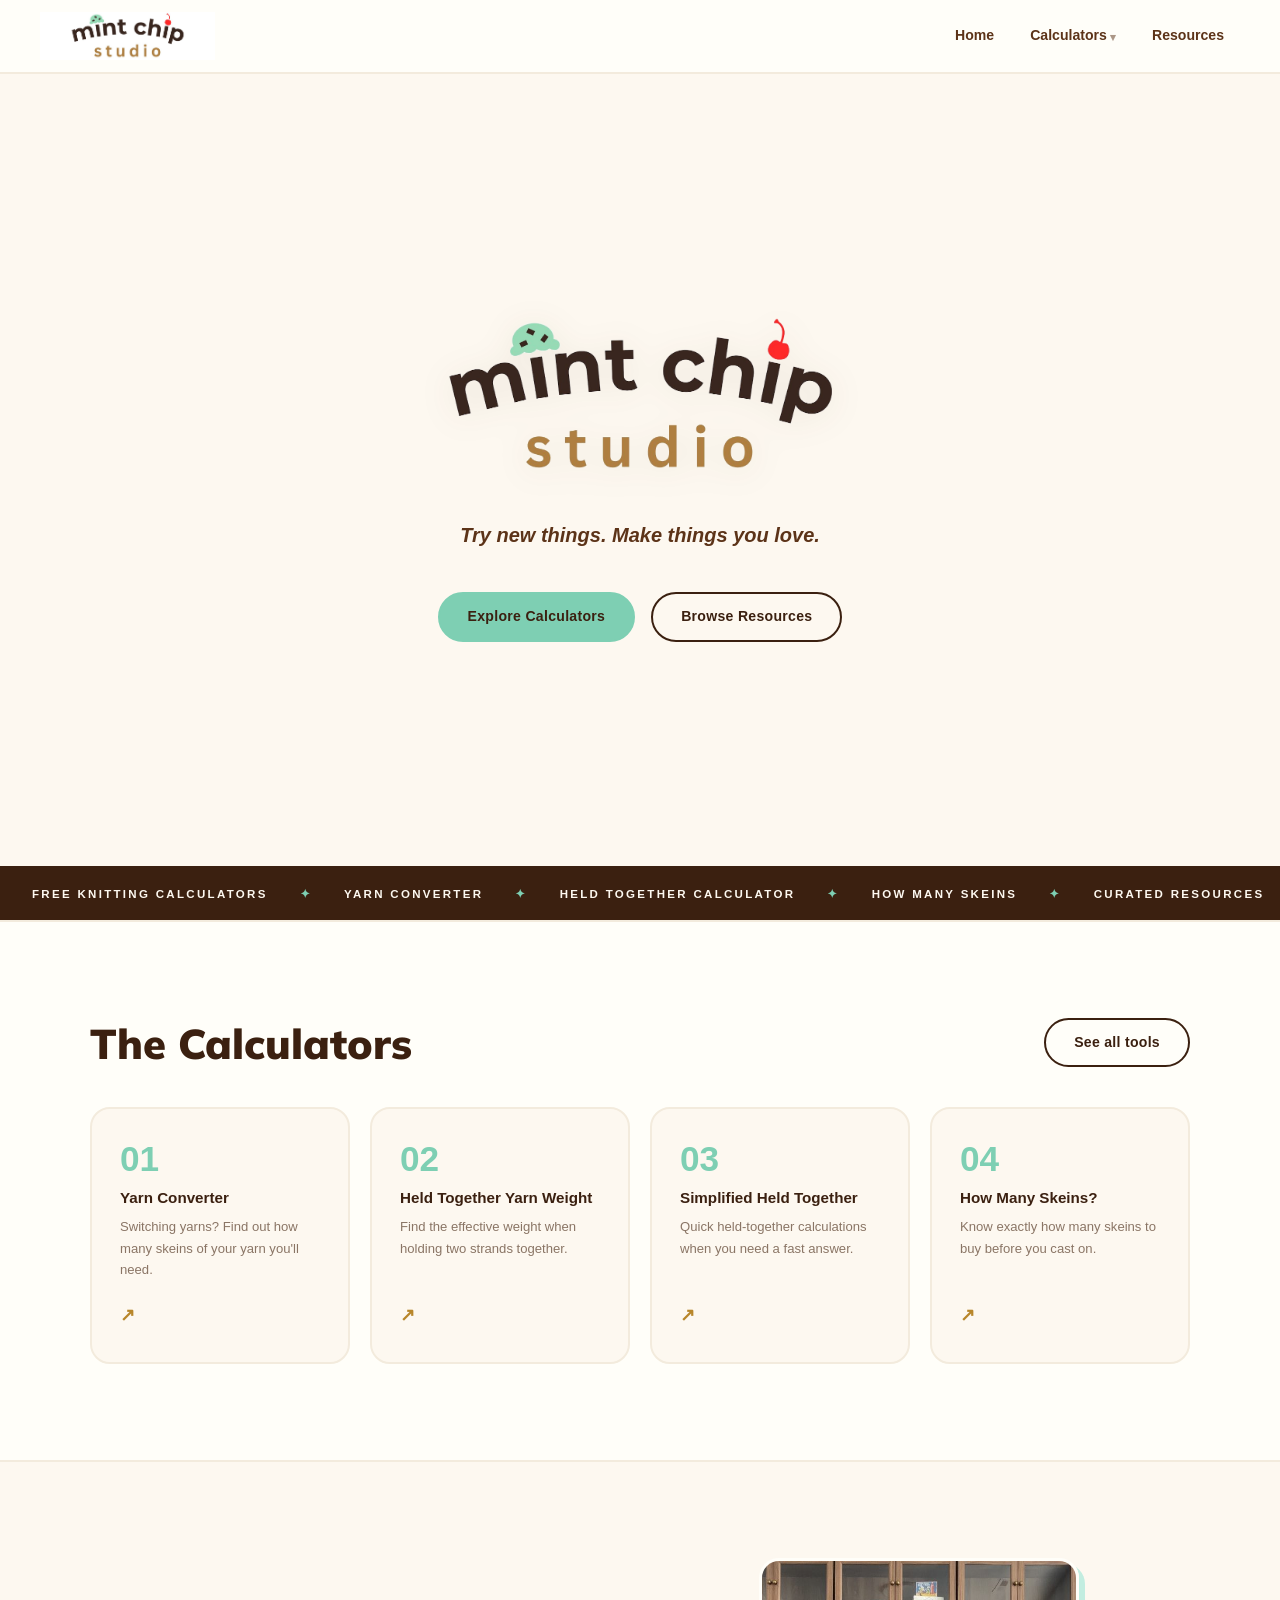
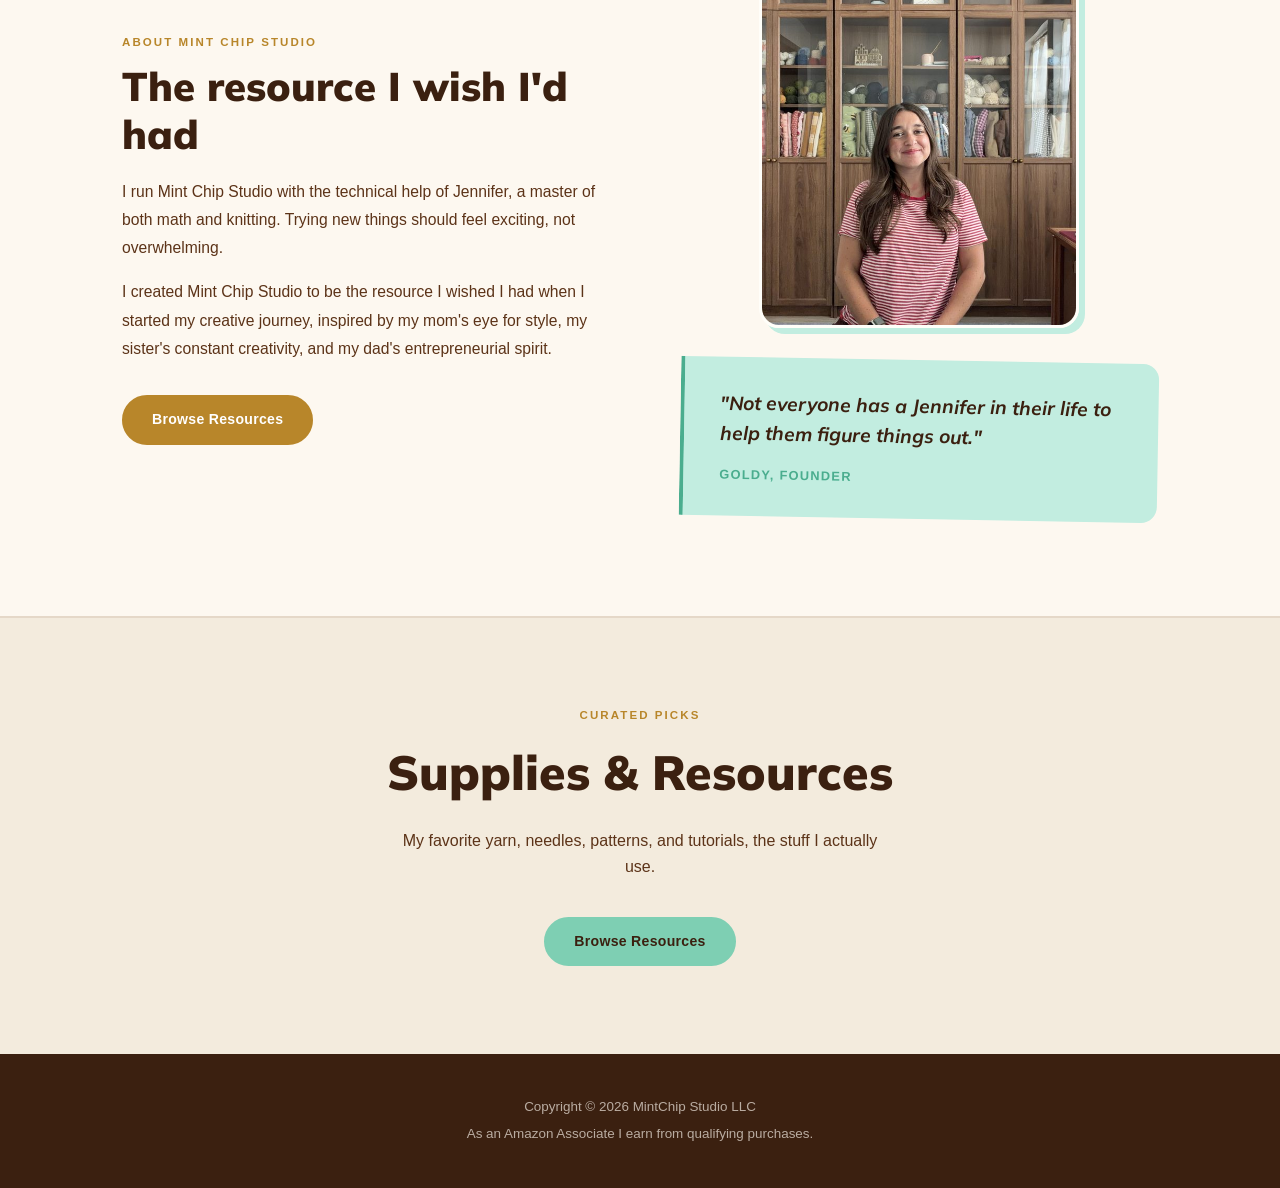
==== index.html @ a79b3d08 "Unify site-wide typography to Mulish (headings) and Verdana (body/UI)" ====
<!DOCTYPE html>
<html lang="en">
<head>
  <meta charset="UTF-8" />
  <meta name="viewport" content="width=device-width, initial-scale=1.0" />
  <title>Mint Chip Studio: Knitting Calculators &amp; Resources</title>
  <meta name="description" content="Free knitting calculators and curated resources to help you try new things and make things you love." />
  <link rel="stylesheet" href="/style.css" />
  <style>

    /* ── HERO ── */
    .hero {
      position: relative;
      min-height: 88vh;
      display: flex;
      align-items: center;
      justify-content: center;
      overflow: hidden;
      padding: 5rem 2rem 4rem;
      background: var(--cream);
    }

    /* center content */
    .hero-center {
      position: relative;
      z-index: 2;
      text-align: center;
      max-width: 700px;
    }

    .hero-logo {
      width: min(600px, 88vw);
      height: auto;
      margin-bottom: 2rem;
      /* slight drop shadow to lift off cream bg */
      filter: drop-shadow(0 4px 16px rgba(59,32,16,0.08));
    }

    .hero-tagline {
      font-size: clamp(1rem, 2.2vw, 1.25rem);
      color: var(--brown-mid);
      font-weight: 600;
      margin-bottom: 2.5rem;
      font-style: italic;
    }

    .hero-buttons {
      display: flex;
      gap: 1rem;
      justify-content: center;
      flex-wrap: wrap;
    }

    /* ── MARQUEE ── */
    .marquee-strip {
      background: var(--brown);
      overflow: hidden;
      white-space: nowrap;
      padding: 0.85rem 0;
    }
    .marquee-track {
      display: inline-flex;
      animation: marquee 26s linear infinite;
    }
    .marquee-track span {
      font-size: 0.72rem;
      font-weight: 800;
      letter-spacing: 0.2em;
      text-transform: uppercase;
      color: var(--cream);
      padding: 0 2rem;
    }
    .marquee-track .dot { color: var(--mint); padding: 0; }
    @keyframes marquee { from { transform: translateX(0); } to { transform: translateX(-50%); } }

    /* ── TOOLS SECTION ── */
    .tools-section {
      padding: 6rem 2rem;
      background: var(--warm-white);
      border-top: 2px solid var(--cream-dark);
      border-bottom: 2px solid var(--cream-dark);
    }

    .tools-inner { max-width: 1100px; margin: 0 auto; }

    .tools-header {
      display: flex;
      align-items: flex-end;
      justify-content: space-between;
      margin-bottom: 2.5rem;
      flex-wrap: wrap;
      gap: 1rem;
    }

    .tools-header h2 {
      font-size: clamp(1.8rem, 3.5vw, 2.6rem);
      font-weight: 900;
      line-height: 1.1;
    }

    .tools-grid {
      display: grid;
      grid-template-columns: repeat(4, 1fr);
      gap: 1.25rem;
    }

    .tool-card {
      background: var(--cream);
      border: 2px solid var(--cream-dark);
      border-radius: 20px;
      padding: 2rem 1.75rem;
      text-decoration: none;
      color: var(--brown);
      transition: transform 0.2s, box-shadow 0.2s, border-color 0.2s;
      display: flex;
      flex-direction: column;
      gap: 0.5rem;
    }

    .tool-card:hover {
      transform: translateY(-5px) rotate(-0.4deg);
      box-shadow: 0 10px 30px rgba(59,32,16,0.1);
      border-color: var(--mint);
    }

    .tool-num {
      font-size: 2.2rem;
      font-weight: 900;
      color: var(--mint);
      line-height: 1;
      margin-bottom: 0.25rem;
    }

    .tool-card h3 {
      font-size: 0.95rem;
      font-weight: 800;
      line-height: 1.3;
    }

    .tool-card p {
      font-size: 0.82rem;
      color: var(--gray);
      font-weight: 400;
      line-height: 1.65;
      flex: 1;
    }

    .tool-arrow {
      font-size: 1.1rem;
      color: var(--gold);
      margin-top: 0.75rem;
      font-weight: 900;
      display: inline-block;
      transition: transform 0.2s;
    }
    .tool-card:hover .tool-arrow { transform: translate(3px, -3px); }

    /* ── ABOUT ── */
    .about-section {
      padding: 6rem 2rem;
      max-width: 1100px;
      margin: 0 auto;
      display: grid;
      grid-template-columns: 1fr 1fr;
      gap: 5rem;
      align-items: center;
    }

    .about-text h2 {
      font-size: clamp(1.8rem, 3.5vw, 2.5rem);
      font-weight: 900;
      line-height: 1.2;
      margin: 0.6rem 0 1.25rem;
    }

    .about-text p {
      color: var(--brown-mid);
      font-size: 0.98rem;
      font-weight: 400;
      line-height: 1.8;
      margin-bottom: 1rem;
    }

    .about-text p:last-of-type { margin-bottom: 2rem; }

    .about-photo {
      width: 78%;
      max-width: 320px;
      margin: 0 auto 2rem;
      display: block;
      border-radius: 20px;
      border: 3px solid var(--warm-white);
      box-shadow: 6px 6px 0 var(--mint-light);
    }

    .about-quote {
      background: var(--mint-light);
      border-left: 4px solid var(--mint-dark);
      border-radius: 0 16px 16px 0;
      padding: 2rem 2.25rem;
      font-family: 'Mulish', sans-serif;
      font-style: italic;
      font-weight: 700;
      font-size: 1.2rem;
      color: var(--brown);
      line-height: 1.55;
      transform: rotate(1deg);
    }

    .about-quote cite {
      display: block;
      margin-top: 1rem;
      font-size: 0.8rem;
      font-style: normal;
      font-family: Verdana, Geneva, sans-serif;
      font-weight: 800;
      letter-spacing: 0.1em;
      text-transform: uppercase;
      color: var(--mint-dark);
    }

    /* ── RESOURCES TEASER ── */
    .res-teaser {
      background: var(--cream-dark);
      border-top: 2px solid #e5d8c8;
      padding: 5.5rem 2rem;
      text-align: center;
    }

    .res-teaser h2 {
      font-size: clamp(2rem, 4vw, 3rem);
      font-weight: 900;
      margin: 0.5rem 0 1rem;
    }

    .res-teaser p {
      color: var(--brown-mid);
      font-size: 1rem;
      max-width: 500px;
      margin: 0 auto 2.25rem;
    }

    /* ── RESPONSIVE ── */
    @media (max-width: 900px) {
      .tools-grid { grid-template-columns: repeat(2, 1fr); }
    }
    @media (max-width: 700px) {
      .about-section { grid-template-columns: 1fr; gap: 3rem; }
      .tools-grid { grid-template-columns: 1fr 1fr; }
    }
    @media (max-width: 480px) {
      .tools-grid { grid-template-columns: 1fr; }
    }
  </style>
</head>
<body>

<nav>
  <div class="nav-inner">
    <a href="/" class="nav-logo">
      <img src="/logo-wide.png" alt="Mint Chip Studio" />
    </a>
    <button class="nav-toggle" aria-label="Toggle menu" onclick="document.querySelector('.nav-links').classList.toggle('open')">
      <span></span><span></span><span></span>
    </button>
    <ul class="nav-links">
      <li><a href="/">Home</a></li>
      <li class="nav-dropdown">
        <a href="/calculators/">Calculators</a>
        <ul class="dropdown-menu">
          <li><a href="/calculators/yarn-converter.html">Yarn Converter</a></li>
          <li><a href="/calculators/simplified-held-together.html">Simplified Held Together</a></li>
          <li><a href="/calculators/how-many-skeins.html">How Many Skeins Do I Need</a></li>
          <li><a href="/calculators/held-together-yarn-weight.html">Held Together Yarn Weight</a></li>
        </ul>
      </li>
      <li><a href="/resources.html">Resources</a></li>
    </ul>
  </div>
</nav>

<main>

  <!-- HERO -->
  <section class="hero">
    <div class="hero-center">
      <img src="/logo-full-t.png" alt="Mint Chip Studio" class="hero-logo" />
      <p class="hero-tagline">Try new things. Make things you love.</p>
      <div class="hero-buttons">
        <a href="/calculators/" class="btn btn-mint">Explore Calculators</a>
        <a href="/resources.html" class="btn">Browse Resources</a>
      </div>
    </div>
  </section>

  <!-- MARQUEE -->
  <div class="marquee-strip" aria-hidden="true">
    <div class="marquee-track">
      <span>Free Knitting Calculators</span><span class="dot">✦</span>
      <span>Yarn Converter</span><span class="dot">✦</span>
      <span>Held Together Calculator</span><span class="dot">✦</span>
      <span>How Many Skeins</span><span class="dot">✦</span>
      <span>Curated Resources</span><span class="dot">✦</span>
      <span>Made with love</span><span class="dot">✦</span>
      <span>Free Knitting Calculators</span><span class="dot">✦</span>
      <span>Yarn Converter</span><span class="dot">✦</span>
      <span>Held Together Calculator</span><span class="dot">✦</span>
      <span>How Many Skeins</span><span class="dot">✦</span>
      <span>Curated Resources</span><span class="dot">✦</span>
      <span>Made with love</span><span class="dot">✦</span>
    </div>
  </div>

  <!-- TOOLS -->
  <section class="tools-section">
    <div class="tools-inner">
      <div class="tools-header">
        <h2>The Calculators</h2>
        <a href="/calculators/" class="btn">See all tools</a>
      </div>
      <div class="tools-grid">
        <a href="/calculators/yarn-converter.html" class="tool-card">
          <div class="tool-num">01</div>
          <h3>Yarn Converter</h3>
          <p>Switching yarns? Find out how many skeins of your yarn you'll need.</p>
          <span class="tool-arrow">↗</span>
        </a>
        <a href="/calculators/held-together-yarn-weight.html" class="tool-card">
          <div class="tool-num">02</div>
          <h3>Held Together Yarn Weight</h3>
          <p>Find the effective weight when holding two strands together.</p>
          <span class="tool-arrow">↗</span>
        </a>
        <a href="/calculators/simplified-held-together.html" class="tool-card">
          <div class="tool-num">03</div>
          <h3>Simplified Held Together</h3>
          <p>Quick held-together calculations when you need a fast answer.</p>
          <span class="tool-arrow">↗</span>
        </a>
        <a href="/calculators/how-many-skeins.html" class="tool-card">
          <div class="tool-num">04</div>
          <h3>How Many Skeins?</h3>
          <p>Know exactly how many skeins to buy before you cast on.</p>
          <span class="tool-arrow">↗</span>
        </a>
      </div>
    </div>
  </section>

  <!-- ABOUT -->
  <section>
    <div class="about-section">
      <div class="about-text">
        <span class="eyebrow">About Mint Chip Studio</span>
        <h2>The resource I wish I'd had</h2>
        <p>I run Mint Chip Studio with the technical help of Jennifer, a master of both math and knitting. Trying new things should feel exciting, not overwhelming.</p>
        <p>I created Mint Chip Studio to be the resource I wished I had when I started my creative journey, inspired by my mom's eye for style, my sister's constant creativity, and my dad's entrepreneurial spirit.</p>
        <a href="/resources.html" class="btn btn-gold">Browse Resources</a>
      </div>
      <div>
        <img src="/goldy-small.jpg" alt="Me in my yarn studio" class="about-photo" />
        <div class="about-quote">
          "Not everyone has a Jennifer in their life to help them figure things out."
          <cite>Goldy, Founder</cite>
        </div>
      </div>
    </div>
  </section>

  <!-- RESOURCES TEASER -->
  <section class="res-teaser">
    <span class="eyebrow">Curated Picks</span>
    <h2>Supplies &amp; Resources</h2>
    <p>My favorite yarn, needles, patterns, and tutorials, the stuff I actually use.</p>
    <a href="/resources.html" class="btn btn-mint">Browse Resources</a>
  </section>

</main>

<footer>
  <p>Copyright &copy; 2026 MintChip Studio LLC</p>
  <p>As an Amazon Associate I earn from qualifying purchases.</p>
</footer>

<script src="/nav.js"></script>
</body>
</html>
---- style.css ----
@import url('https://fonts.googleapis.com/css2?family=Mulish:ital,wght@0,400;0,600;0,700;0,800;0,900;1,700&display=swap');

/* ── BRAND TOKENS from logo ── */
:root {
  --brown:       #3b2010;
  --brown-mid:   #5c3318;
  --gold:        #b8862a;
  --gold-light:  #e8c97a;
  --mint:        #7ecfb3;
  --mint-dark:   #4aad8e;
  --mint-light:  #c2ede0;
  --cherry:      #e03030;
  --cream:       #fdf8f0;
  --cream-dark:  #f3ebdd;
  --warm-white:  #fffef9;
  --gray:        #8a7565;
}

*, *::before, *::after { box-sizing: border-box; margin: 0; padding: 0; }
html { scroll-behavior: smooth; }

body {
  font-family: Verdana, Geneva, sans-serif;
  background: var(--cream);
  color: var(--brown);
  line-height: 1.65;
  min-height: 100vh;
  display: flex;
  flex-direction: column;
}

h1, h2 {
  font-family: 'Mulish', sans-serif;
}

/* ── NAV ── */
nav {
  background: var(--warm-white);
  border-bottom: 2px solid var(--cream-dark);
  position: sticky;
  top: 0;
  z-index: 100;
  padding: 0 2rem;
}

.nav-inner {
  max-width: 1200px;
  margin: 0 auto;
  display: flex;
  align-items: center;
  justify-content: space-between;
  height: 72px;
  gap: 2rem;
}

.nav-logo { text-decoration: none; display: flex; align-items: center; }
.nav-logo img { height: 48px; width: auto; display: block; }

.nav-links {
  display: flex;
  align-items: center;
  gap: 0.25rem;
  list-style: none;
}

.nav-links a {
  text-decoration: none;
  color: var(--brown-mid);
  font-size: 0.88rem;
  font-weight: 700;
  padding: 0.4rem 1rem;
  border-radius: 100px;
  transition: color 0.2s, background 0.2s;
}

.nav-links a:hover, .nav-links a.active {
  color: var(--brown);
  background: var(--mint-light);
}

.nav-dropdown { position: relative; }
.nav-dropdown > a::after { content: ' ▾'; font-size: 0.7rem; opacity: 0.5; }

.dropdown-menu {
  display: none;
  position: absolute;
  top: calc(100% + 8px);
  left: 0;
  background: var(--warm-white);
  border: 2px solid var(--cream-dark);
  border-radius: 14px;
  padding: 0.5rem;
  min-width: 240px;
  box-shadow: 0 8px 28px rgba(59,32,16,0.1);
  list-style: none;
}
/* Invisible bridge over the gap above, so moving the mouse from the
   trigger link down into the menu doesn't break :hover mid-transit. */
.dropdown-menu::before {
  content: "";
  position: absolute;
  top: -8px;
  left: 0;
  right: 0;
  height: 8px;
}
.nav-dropdown:hover .dropdown-menu,
.nav-dropdown.open .dropdown-menu { display: block; }
.dropdown-menu a {
  display: block;
  padding: 0.5rem 0.9rem;
  font-size: 0.85rem;
  font-weight: 600;
  color: var(--brown-mid);
  text-decoration: none;
  border-radius: 8px;
  transition: background 0.15s, color 0.15s;
}
.dropdown-menu a:hover { background: var(--mint-light); color: var(--brown); }

.nav-toggle {
  display: none;
  background: none;
  border: none;
  cursor: pointer;
  flex-direction: column;
  gap: 5px;
  padding: 4px;
}
.nav-toggle span { display: block; width: 22px; height: 2.5px; background: var(--brown); border-radius: 2px; }

/* ── BUTTONS ── */
.btn {
  display: inline-block;
  padding: 0.7rem 1.75rem;
  border-radius: 100px;
  font-family: Verdana, Geneva, sans-serif;
  font-size: 0.88rem;
  font-weight: 800;
  letter-spacing: 0.02em;
  text-decoration: none;
  border: 2.5px solid var(--brown);
  color: var(--brown);
  background: transparent;
  transition: all 0.2s;
  cursor: pointer;
}
.btn:hover { background: var(--brown); color: var(--cream); }

.btn-mint { background: var(--mint); border-color: var(--mint); color: var(--brown); }
.btn-mint:hover { background: var(--mint-dark); border-color: var(--mint-dark); color: white; }

.btn-gold { background: var(--gold); border-color: var(--gold); color: white; }
.btn-gold:hover { background: var(--brown); border-color: var(--brown); }

/* ── FOOTER ── */
footer {
  background: var(--brown);
  color: rgba(253,248,240,0.65);
  text-align: center;
  padding: 2.5rem 2rem;
  font-size: 0.84rem;
  line-height: 2;
  margin-top: auto;
}
footer a { color: var(--mint-light); text-decoration: none; }
footer a:hover { text-decoration: underline; }

/* ── UTILITIES ── */
.eyebrow {
  font-size: 0.72rem;
  font-weight: 800;
  letter-spacing: 0.18em;
  text-transform: uppercase;
  color: var(--gold);
  display: block;
  margin-bottom: 0.5rem;
}

/* ── RESPONSIVE ── */
@media (max-width: 700px) {
  .nav-links { display: none; }
  .nav-links.open {
    display: flex;
    flex-direction: column;
    align-items: flex-start;
    position: absolute;
    top: 72px; left: 0; right: 0;
    background: var(--warm-white);
    border-bottom: 2px solid var(--cream-dark);
    padding: 1rem;
    gap: 0.25rem;
    z-index: 99;
  }
  .nav-toggle { display: flex; }
  .dropdown-menu { position: static; box-shadow: none; border: none; background: transparent; padding-left: 0.75rem; }
  .nav-dropdown:hover .dropdown-menu { display: none; }
  .nav-dropdown.open .dropdown-menu { display: block; }
}
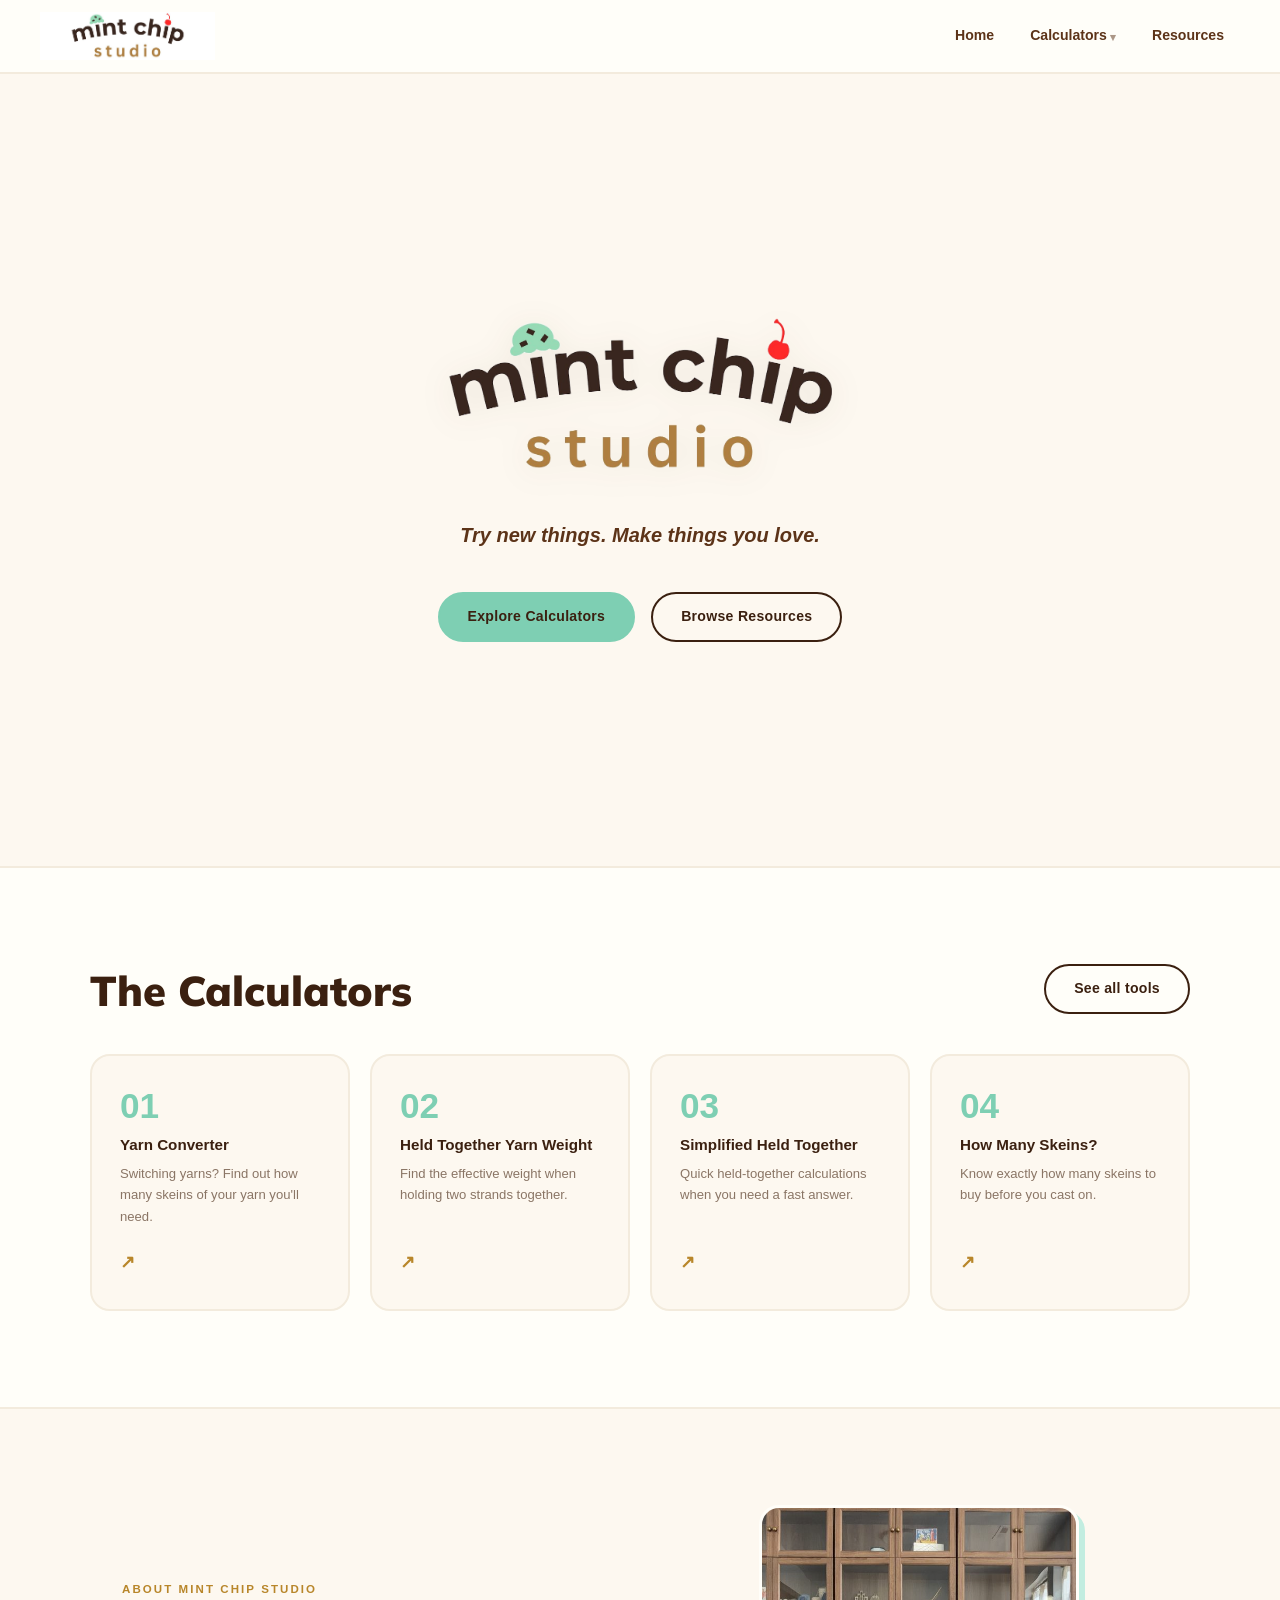
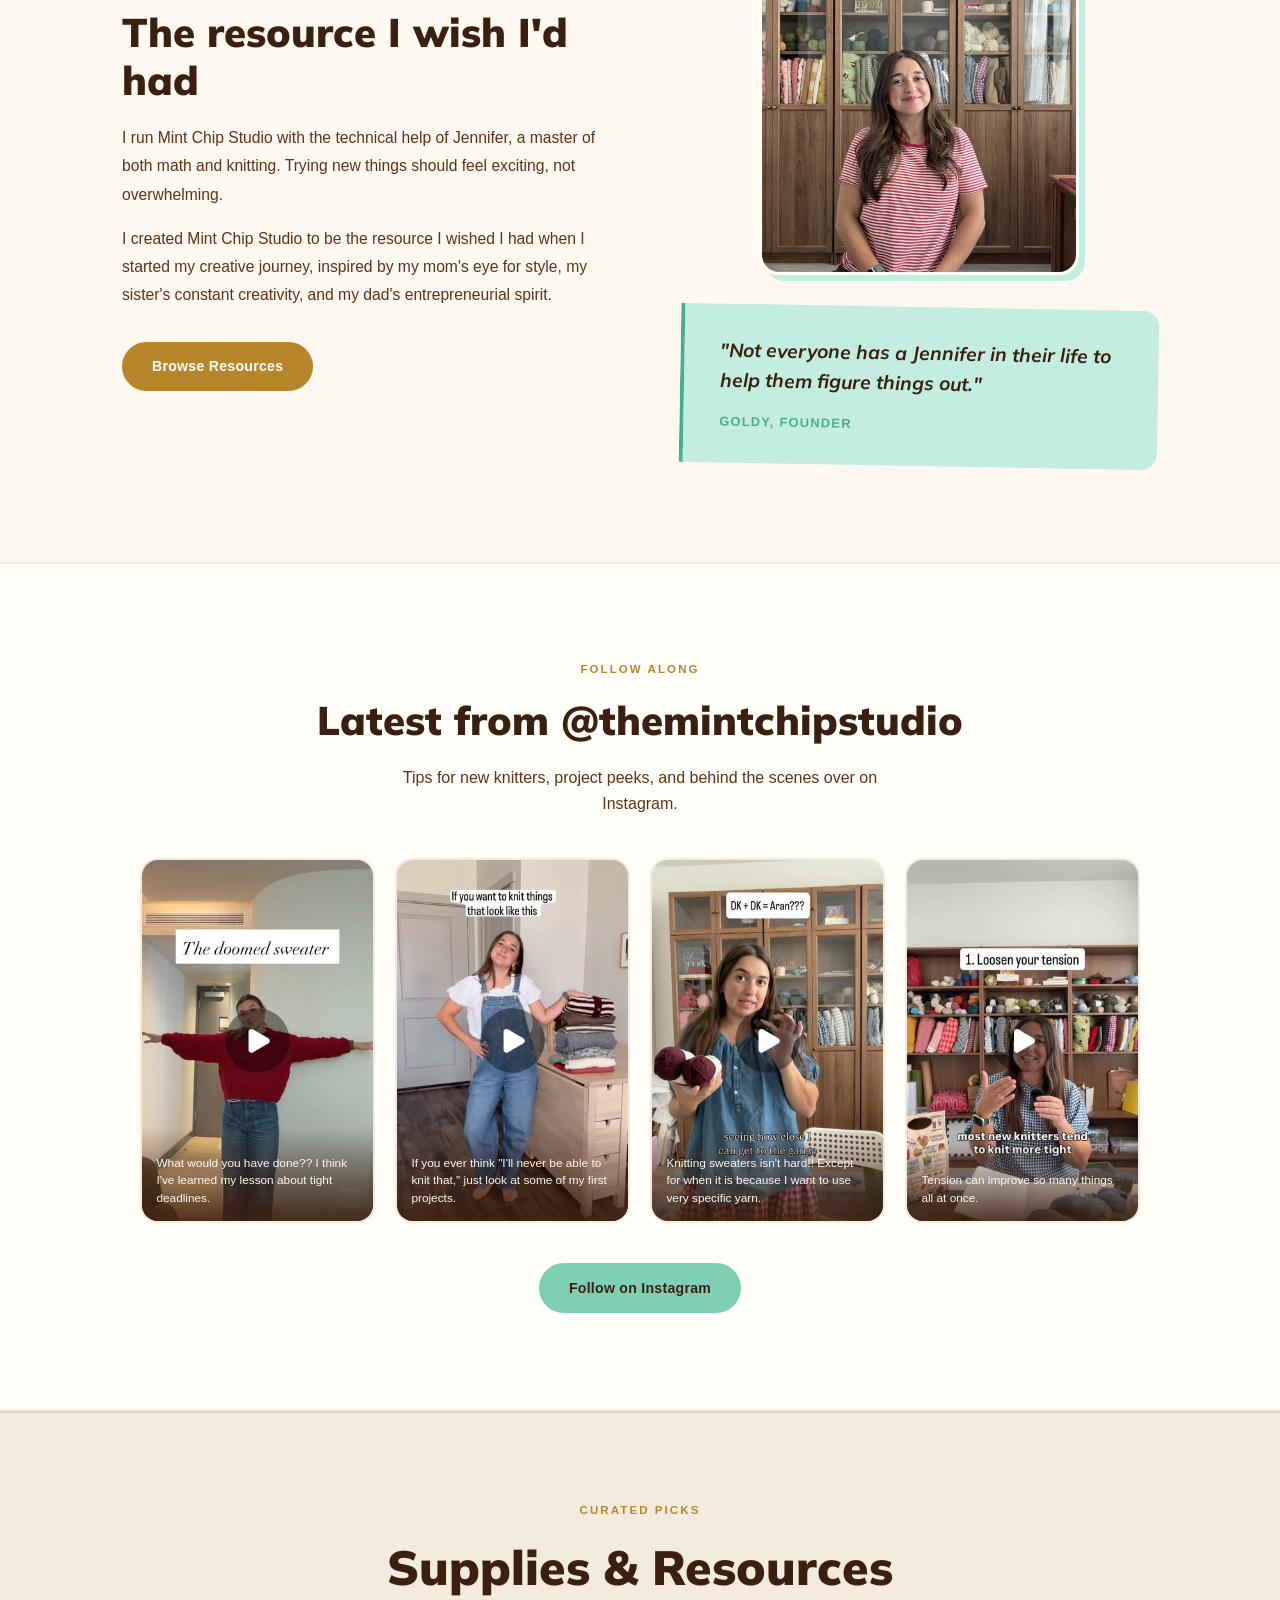
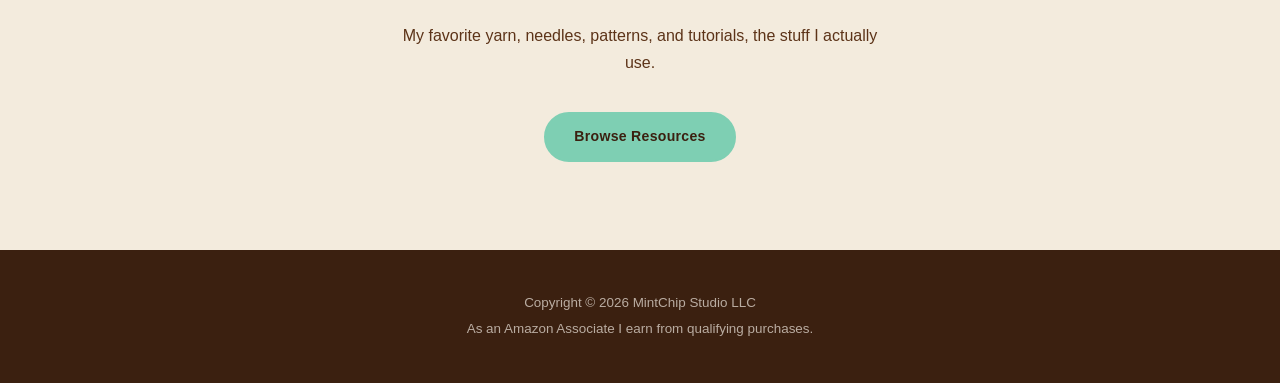
==== commit c9ed55cc: "Remove marquee ticker, add Instagram section with featured posts" ====
--- a/index.html
+++ b/index.html
@@ -50,28 +50,6 @@
       justify-content: center;
       flex-wrap: wrap;
     }
-
-    /* ── MARQUEE ── */
-    .marquee-strip {
-      background: var(--brown);
-      overflow: hidden;
-      white-space: nowrap;
-      padding: 0.85rem 0;
-    }
-    .marquee-track {
-      display: inline-flex;
-      animation: marquee 26s linear infinite;
-    }
-    .marquee-track span {
-      font-size: 0.72rem;
-      font-weight: 800;
-      letter-spacing: 0.2em;
-      text-transform: uppercase;
-      color: var(--cream);
-      padding: 0 2rem;
-    }
-    .marquee-track .dot { color: var(--mint); padding: 0; }
-    @keyframes marquee { from { transform: translateX(0); } to { transform: translateX(-50%); } }
 
     /* ── TOOLS SECTION ── */
     .tools-section {
@@ -217,6 +195,74 @@
       letter-spacing: 0.1em;
       text-transform: uppercase;
       color: var(--mint-dark);
+    }
+
+    /* ── INSTAGRAM ── */
+    .insta-section {
+      padding: 6rem 2rem;
+      background: var(--warm-white);
+      border-top: 2px solid var(--cream-dark);
+      border-bottom: 2px solid var(--cream-dark);
+      text-align: center;
+    }
+
+    .insta-section h2 {
+      font-size: clamp(1.8rem, 3.5vw, 2.5rem);
+      font-weight: 900;
+      margin: 0.5rem 0 0.75rem;
+    }
+
+    .insta-section > p {
+      color: var(--brown-mid);
+      max-width: 480px;
+      margin: 0 auto 2.5rem;
+    }
+
+    .insta-grid {
+      max-width: 1000px;
+      margin: 0 auto 2.5rem;
+      display: grid;
+      grid-template-columns: repeat(4, 1fr);
+      gap: 1.25rem;
+    }
+
+    .insta-card {
+      position: relative;
+      display: block;
+      aspect-ratio: 9 / 14;
+      border-radius: 18px;
+      overflow: hidden;
+      border: 2px solid var(--cream-dark);
+      box-shadow: 4px 4px 0 transparent;
+      transition: transform 0.2s, box-shadow 0.2s, border-color 0.2s;
+    }
+
+    .insta-card:hover {
+      transform: translateY(-5px) rotate(-0.4deg);
+      box-shadow: 6px 6px 0 var(--mint-light);
+      border-color: var(--mint);
+    }
+
+    .insta-card img {
+      width: 100%;
+      height: 100%;
+      object-fit: cover;
+      display: block;
+    }
+
+    .insta-caption {
+      position: absolute;
+      inset: auto 0 0 0;
+      padding: 1.75rem 0.9rem 0.85rem;
+      background: linear-gradient(to top, rgba(59,32,16,0.88), rgba(59,32,16,0));
+      color: var(--cream);
+      font-size: 0.74rem;
+      line-height: 1.5;
+      text-align: left;
+    }
+
+    @media (max-width: 900px) {
+      .insta-grid { grid-template-columns: repeat(2, 1fr); }
     }
 
     /* ── RESOURCES TEASER ── */
@@ -292,24 +338,6 @@
       </div>
     </div>
   </section>
-
-  <!-- MARQUEE -->
-  <div class="marquee-strip" aria-hidden="true">
-    <div class="marquee-track">
-      <span>Free Knitting Calculators</span><span class="dot">✦</span>
-      <span>Yarn Converter</span><span class="dot">✦</span>
-      <span>Held Together Calculator</span><span class="dot">✦</span>
-      <span>How Many Skeins</span><span class="dot">✦</span>
-      <span>Curated Resources</span><span class="dot">✦</span>
-      <span>Made with love</span><span class="dot">✦</span>
-      <span>Free Knitting Calculators</span><span class="dot">✦</span>
-      <span>Yarn Converter</span><span class="dot">✦</span>
-      <span>Held Together Calculator</span><span class="dot">✦</span>
-      <span>How Many Skeins</span><span class="dot">✦</span>
-      <span>Curated Resources</span><span class="dot">✦</span>
-      <span>Made with love</span><span class="dot">✦</span>
-    </div>
-  </div>
 
   <!-- TOOLS -->
   <section class="tools-section">
@@ -367,6 +395,32 @@
     </div>
   </section>
 
+  <!-- INSTAGRAM -->
+  <section class="insta-section">
+    <span class="eyebrow">Follow Along</span>
+    <h2>Latest from @themintchipstudio</h2>
+    <p>Tips for new knitters, project peeks, and behind the scenes over on Instagram.</p>
+    <div class="insta-grid">
+      <a href="https://www.instagram.com/themintchipstudio/reel/DZshGPHhWVq/" class="insta-card" target="_blank" rel="noopener">
+        <img src="/insta/post1.jpg" alt="Instagram post from Mint Chip Studio" loading="lazy" />
+        <span class="insta-caption">What would you have done?? I think I've learned my lesson about tight deadlines.</span>
+      </a>
+      <a href="https://www.instagram.com/themintchipstudio/reel/DTYPx_YlFVb/" class="insta-card" target="_blank" rel="noopener">
+        <img src="/insta/post2.jpg" alt="Instagram post from Mint Chip Studio" loading="lazy" />
+        <span class="insta-caption">If you ever think "I'll never be able to knit that," just look at some of my first projects.</span>
+      </a>
+      <a href="https://www.instagram.com/themintchipstudio/reel/Dctm2nQuMJj/" class="insta-card" target="_blank" rel="noopener">
+        <img src="/insta/post3.jpg" alt="Instagram post from Mint Chip Studio" loading="lazy" />
+        <span class="insta-caption">Knitting sweaters isn't hard!! Except for when it is because I want to use very specific yarn.</span>
+      </a>
+      <a href="https://www.instagram.com/p/DW5AeWjjtF3/" class="insta-card" target="_blank" rel="noopener">
+        <img src="/insta/post4.jpg" alt="Instagram post from Mint Chip Studio" loading="lazy" />
+        <span class="insta-caption">Tension can improve so many things all at once.</span>
+      </a>
+    </div>
+    <a href="https://www.instagram.com/themintchipstudio/" class="btn btn-mint" target="_blank" rel="noopener">Follow on Instagram</a>
+  </section>
+
   <!-- RESOURCES TEASER -->
   <section class="res-teaser">
     <span class="eyebrow">Curated Picks</span>
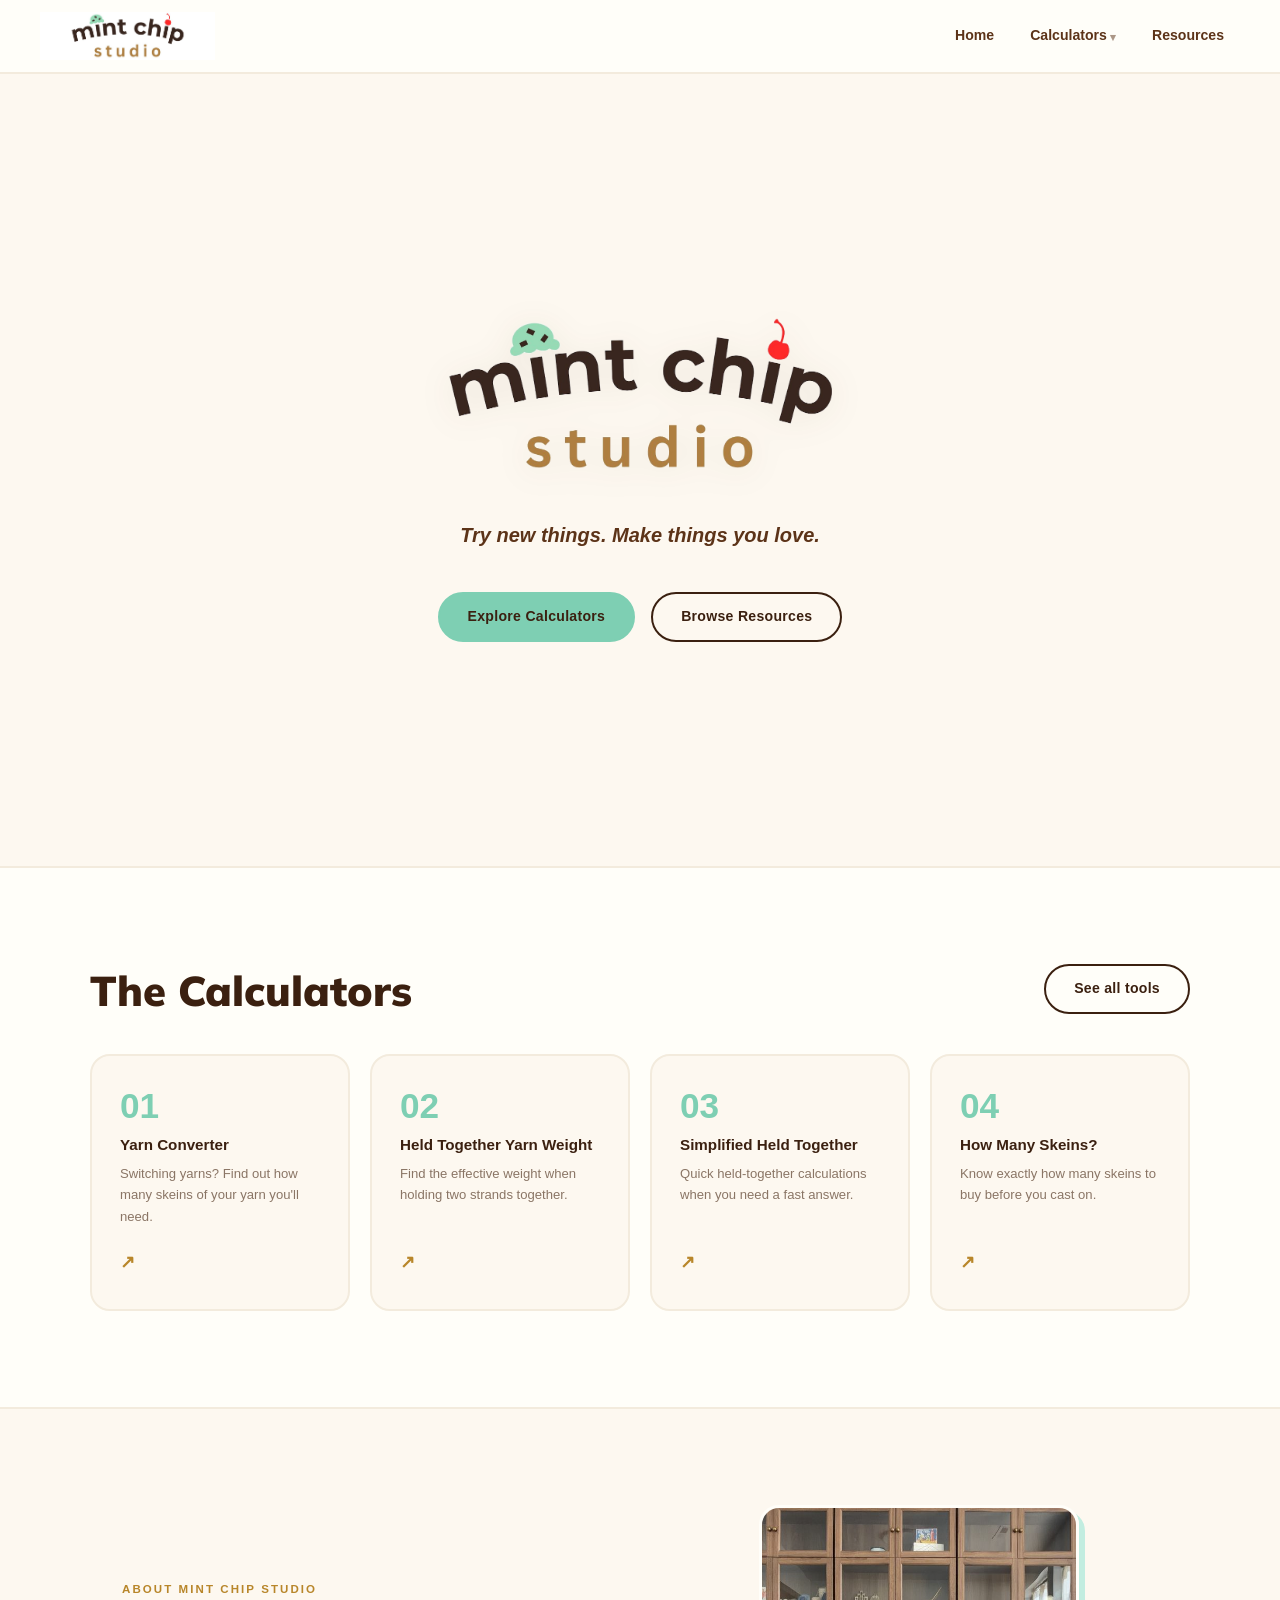
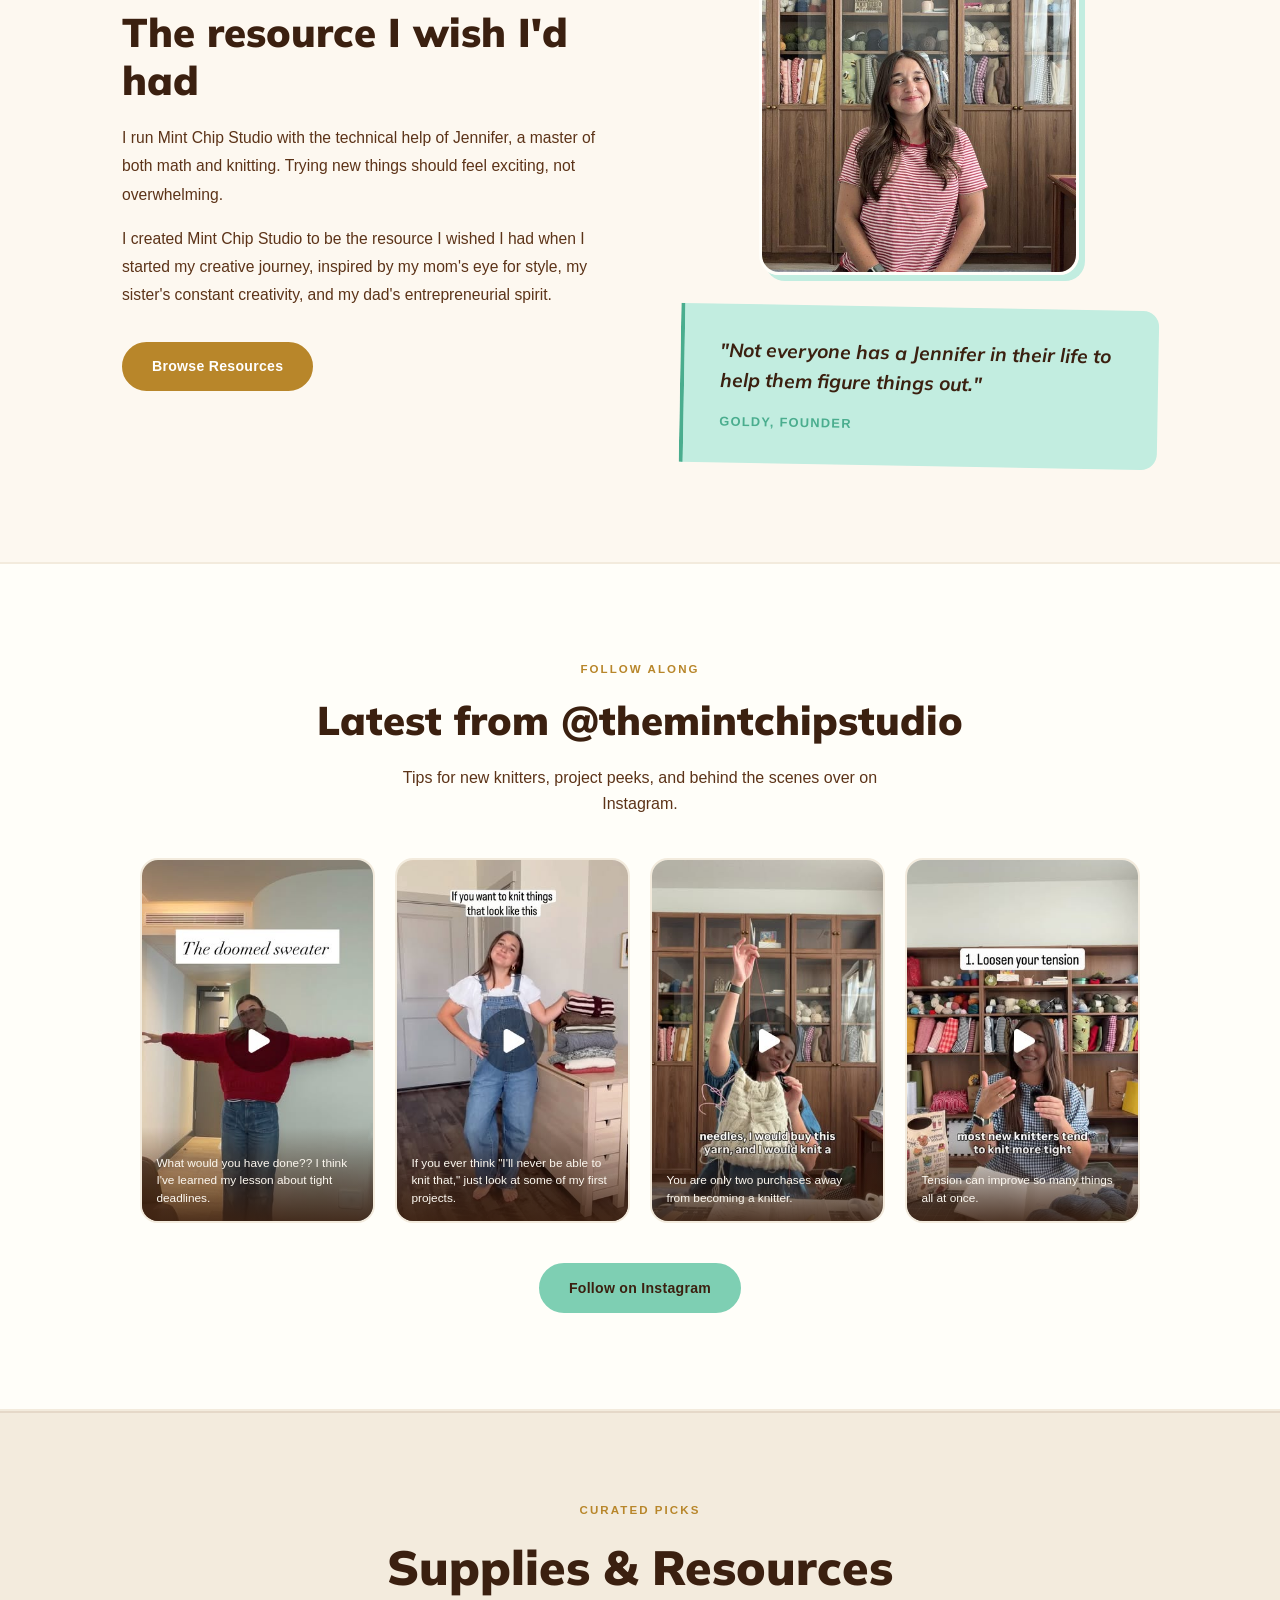
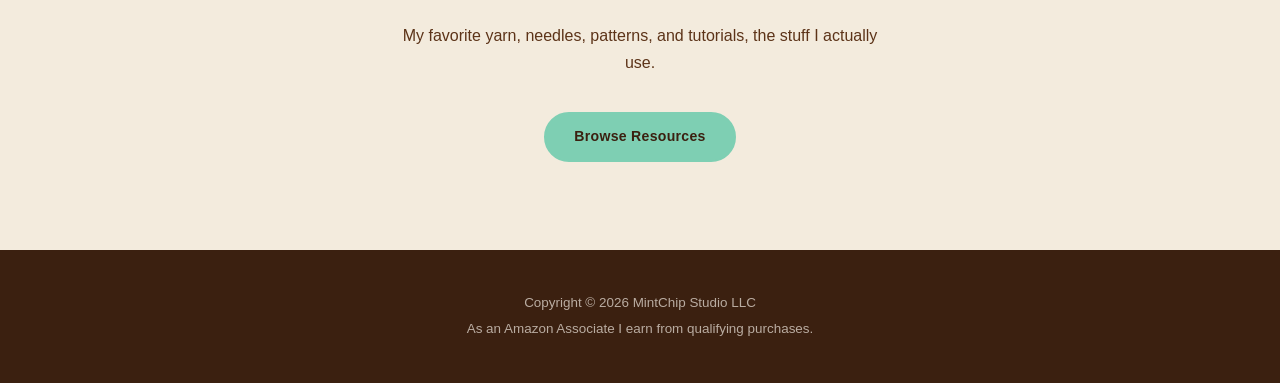
==== commit 0dc08816: "Swap third Instagram post" ====
--- a/index.html
+++ b/index.html
@@ -409,9 +409,9 @@
         <img src="/insta/post2.jpg" alt="Instagram post from Mint Chip Studio" loading="lazy" />
         <span class="insta-caption">If you ever think "I'll never be able to knit that," just look at some of my first projects.</span>
       </a>
-      <a href="https://www.instagram.com/themintchipstudio/reel/Dctm2nQuMJj/" class="insta-card" target="_blank" rel="noopener">
+      <a href="https://www.instagram.com/p/DX271uLuFCt/" class="insta-card" target="_blank" rel="noopener">
         <img src="/insta/post3.jpg" alt="Instagram post from Mint Chip Studio" loading="lazy" />
-        <span class="insta-caption">Knitting sweaters isn't hard!! Except for when it is because I want to use very specific yarn.</span>
+        <span class="insta-caption">You are only two purchases away from becoming a knitter.</span>
       </a>
       <a href="https://www.instagram.com/p/DW5AeWjjtF3/" class="insta-card" target="_blank" rel="noopener">
         <img src="/insta/post4.jpg" alt="Instagram post from Mint Chip Studio" loading="lazy" />
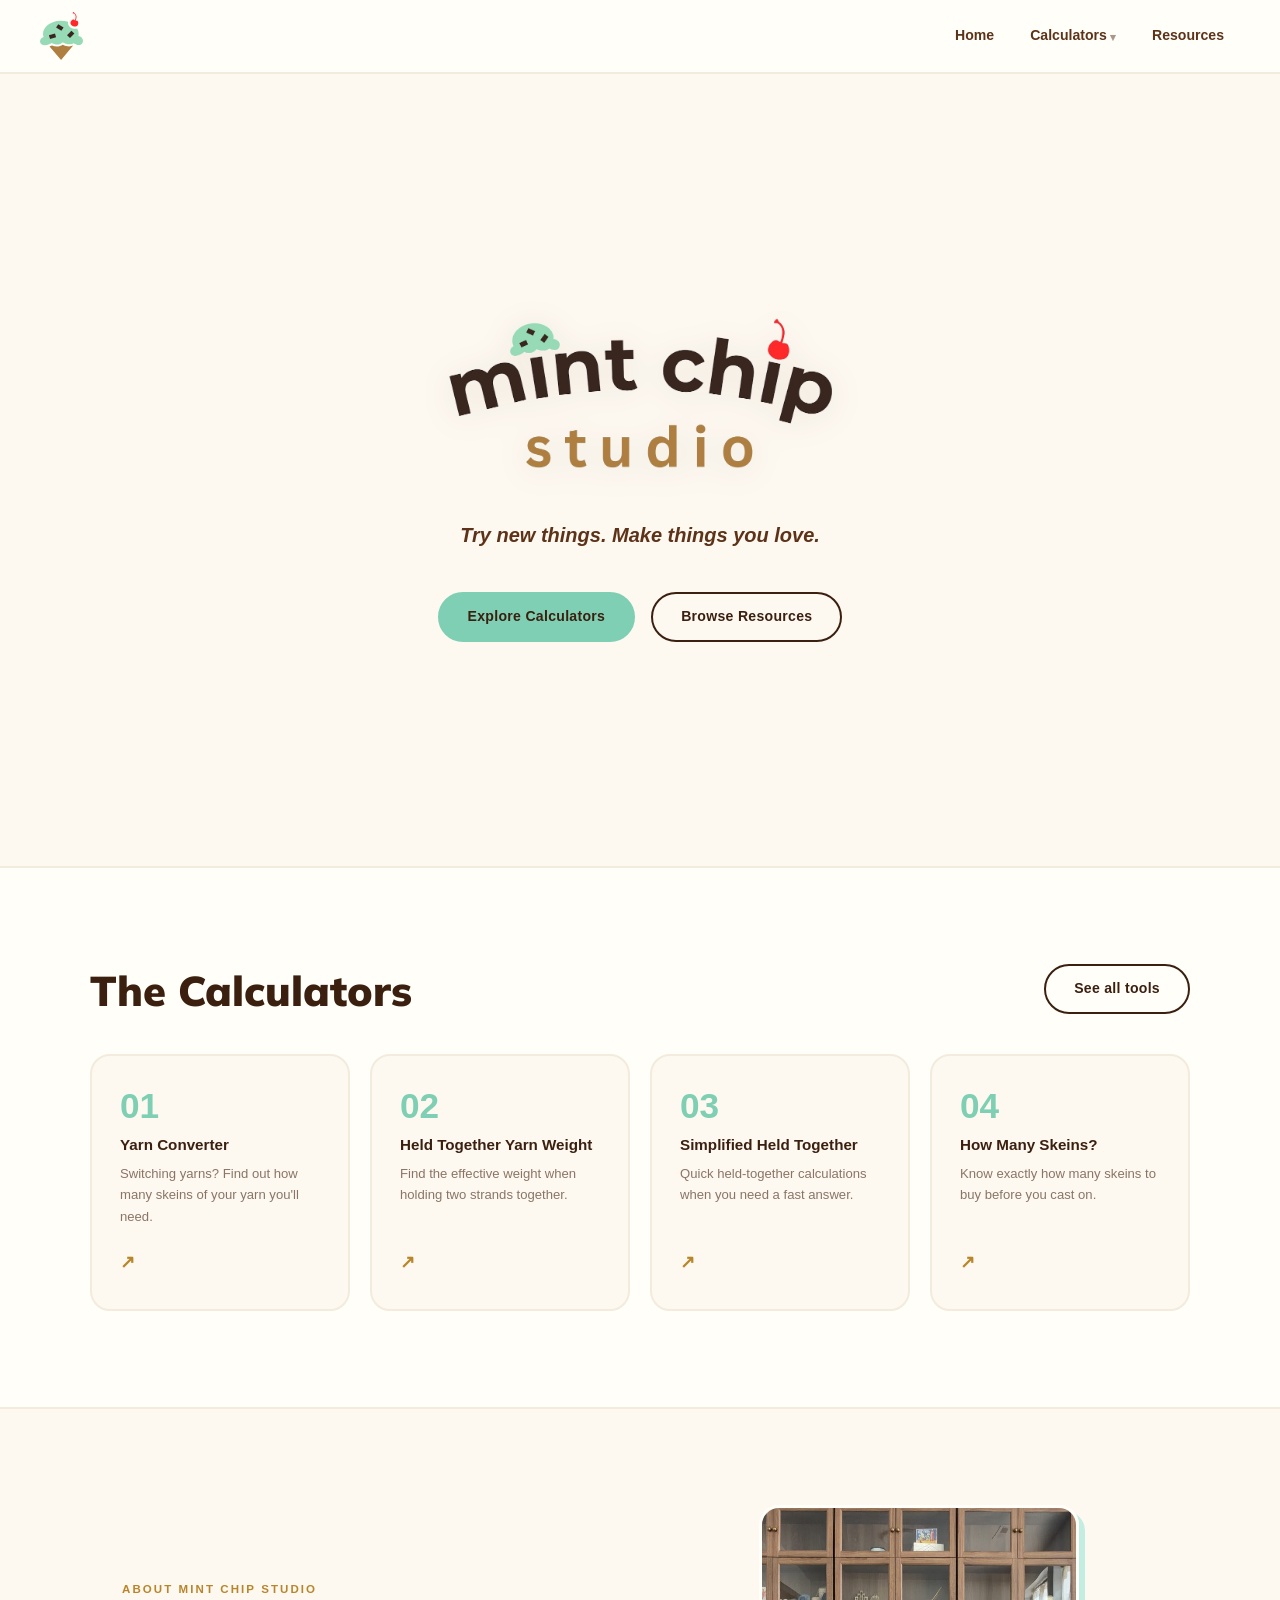
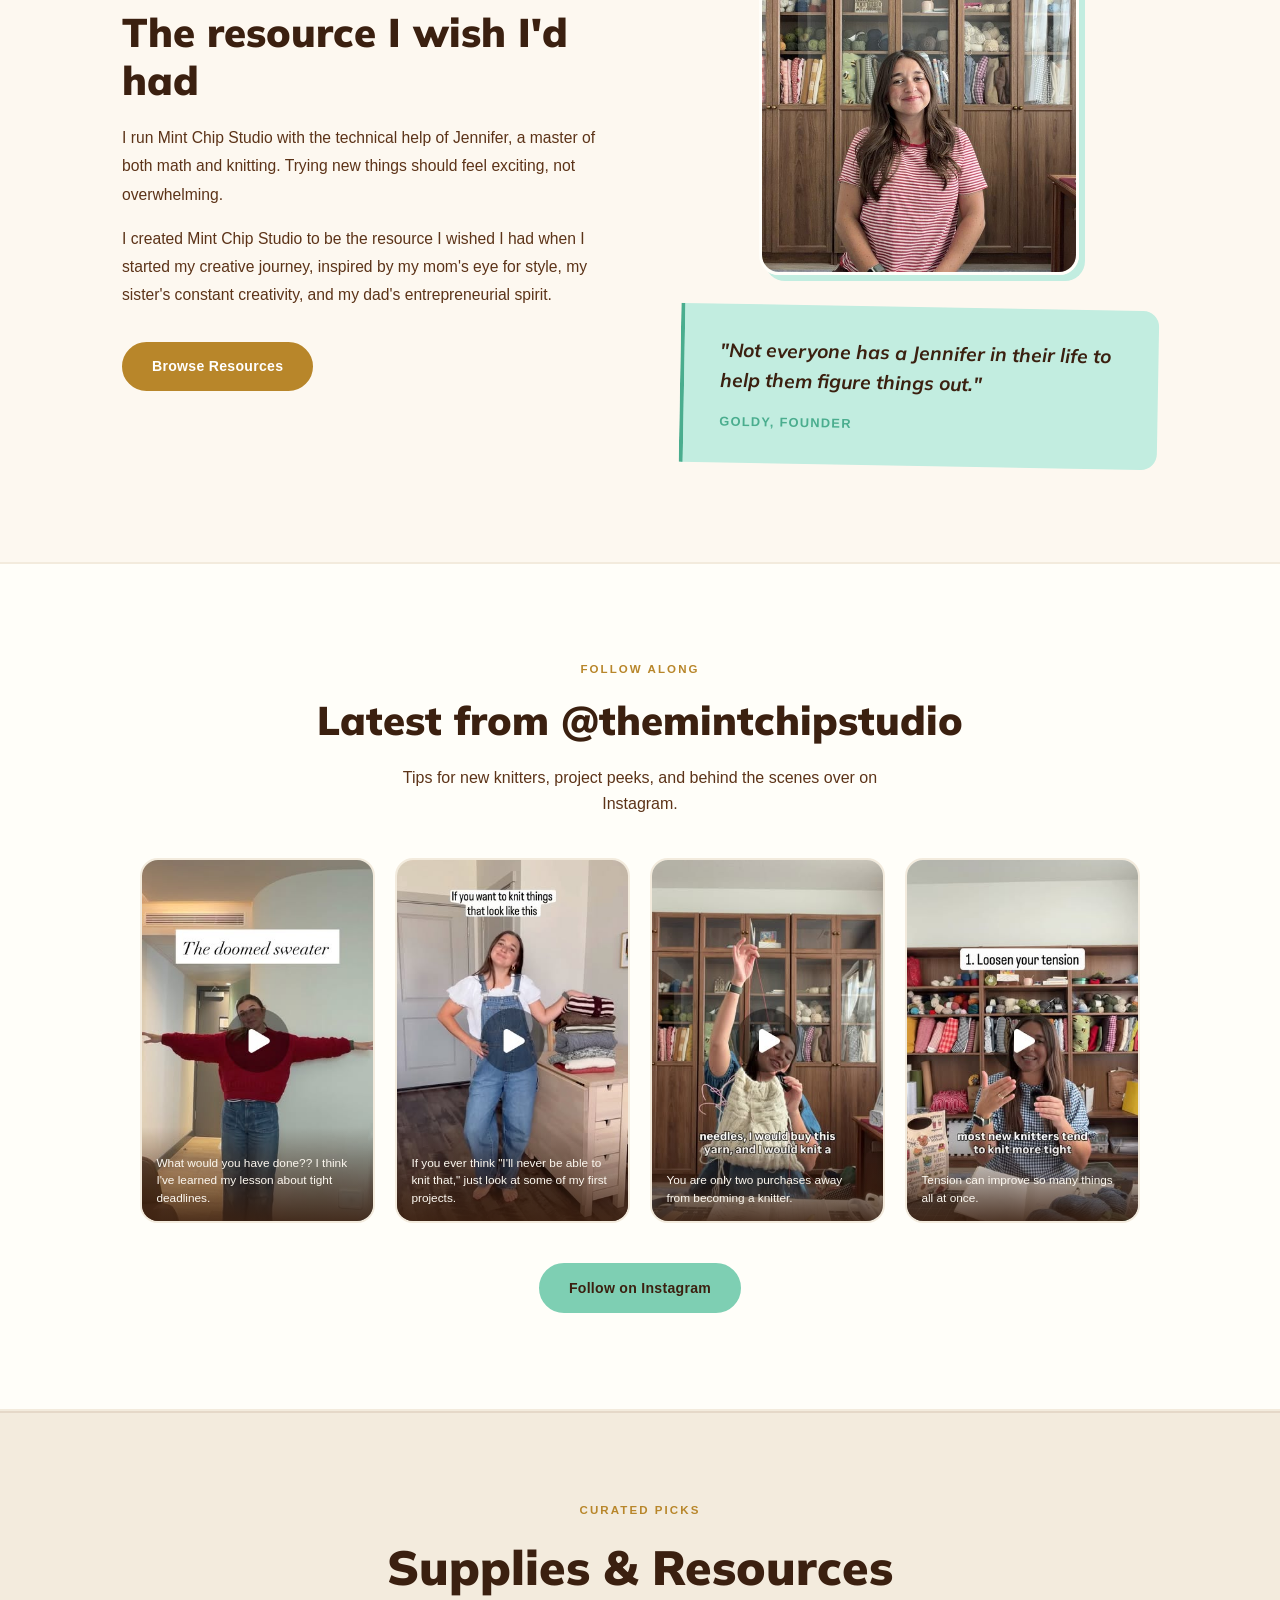
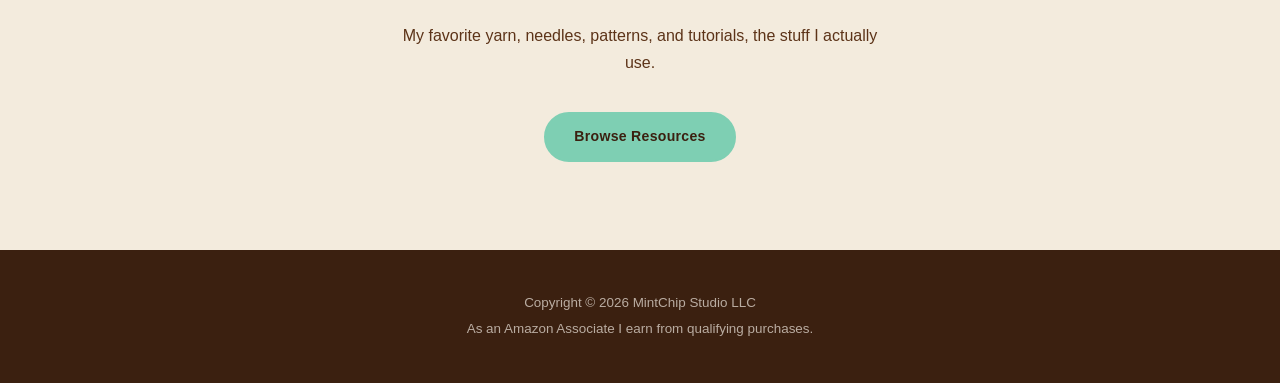
==== commit 7a860cbc: "Add favicon and swap nav corner logo to the icon mark" ====
--- a/index.html
+++ b/index.html
@@ -3,6 +3,8 @@
 <head>
   <meta charset="UTF-8" />
   <meta name="viewport" content="width=device-width, initial-scale=1.0" />
+  <link rel="icon" type="image/png" href="/icons/favicon-32.png" />
+  <link rel="apple-touch-icon" href="/icons/apple-touch-icon.png" />
   <title>Mint Chip Studio: Knitting Calculators &amp; Resources</title>
   <meta name="description" content="Free knitting calculators and curated resources to help you try new things and make things you love." />
   <link rel="stylesheet" href="/style.css" />
@@ -304,7 +306,7 @@
 <nav>
   <div class="nav-inner">
     <a href="/" class="nav-logo">
-      <img src="/logo-wide.png" alt="Mint Chip Studio" />
+      <img src="/icons/logo_color.svg" alt="Mint Chip Studio" />
     </a>
     <button class="nav-toggle" aria-label="Toggle menu" onclick="document.querySelector('.nav-links').classList.toggle('open')">
       <span></span><span></span><span></span>
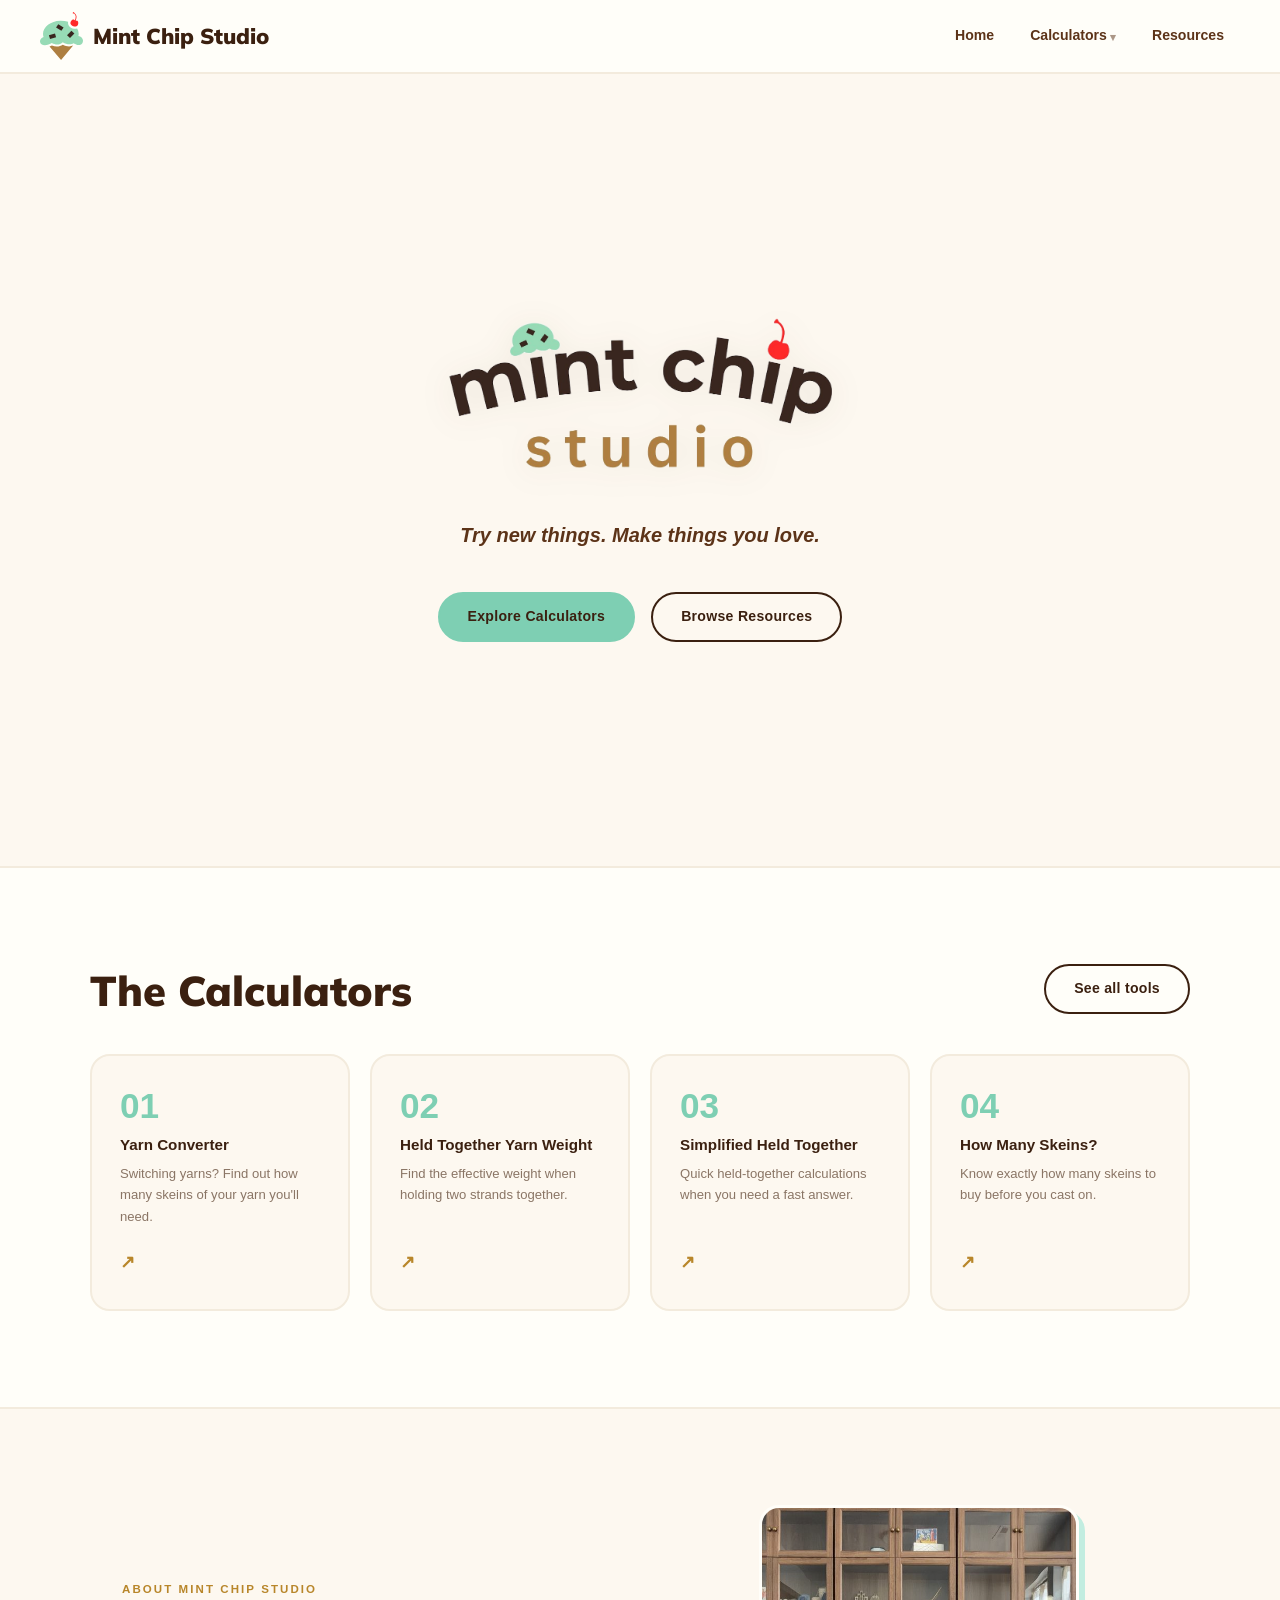
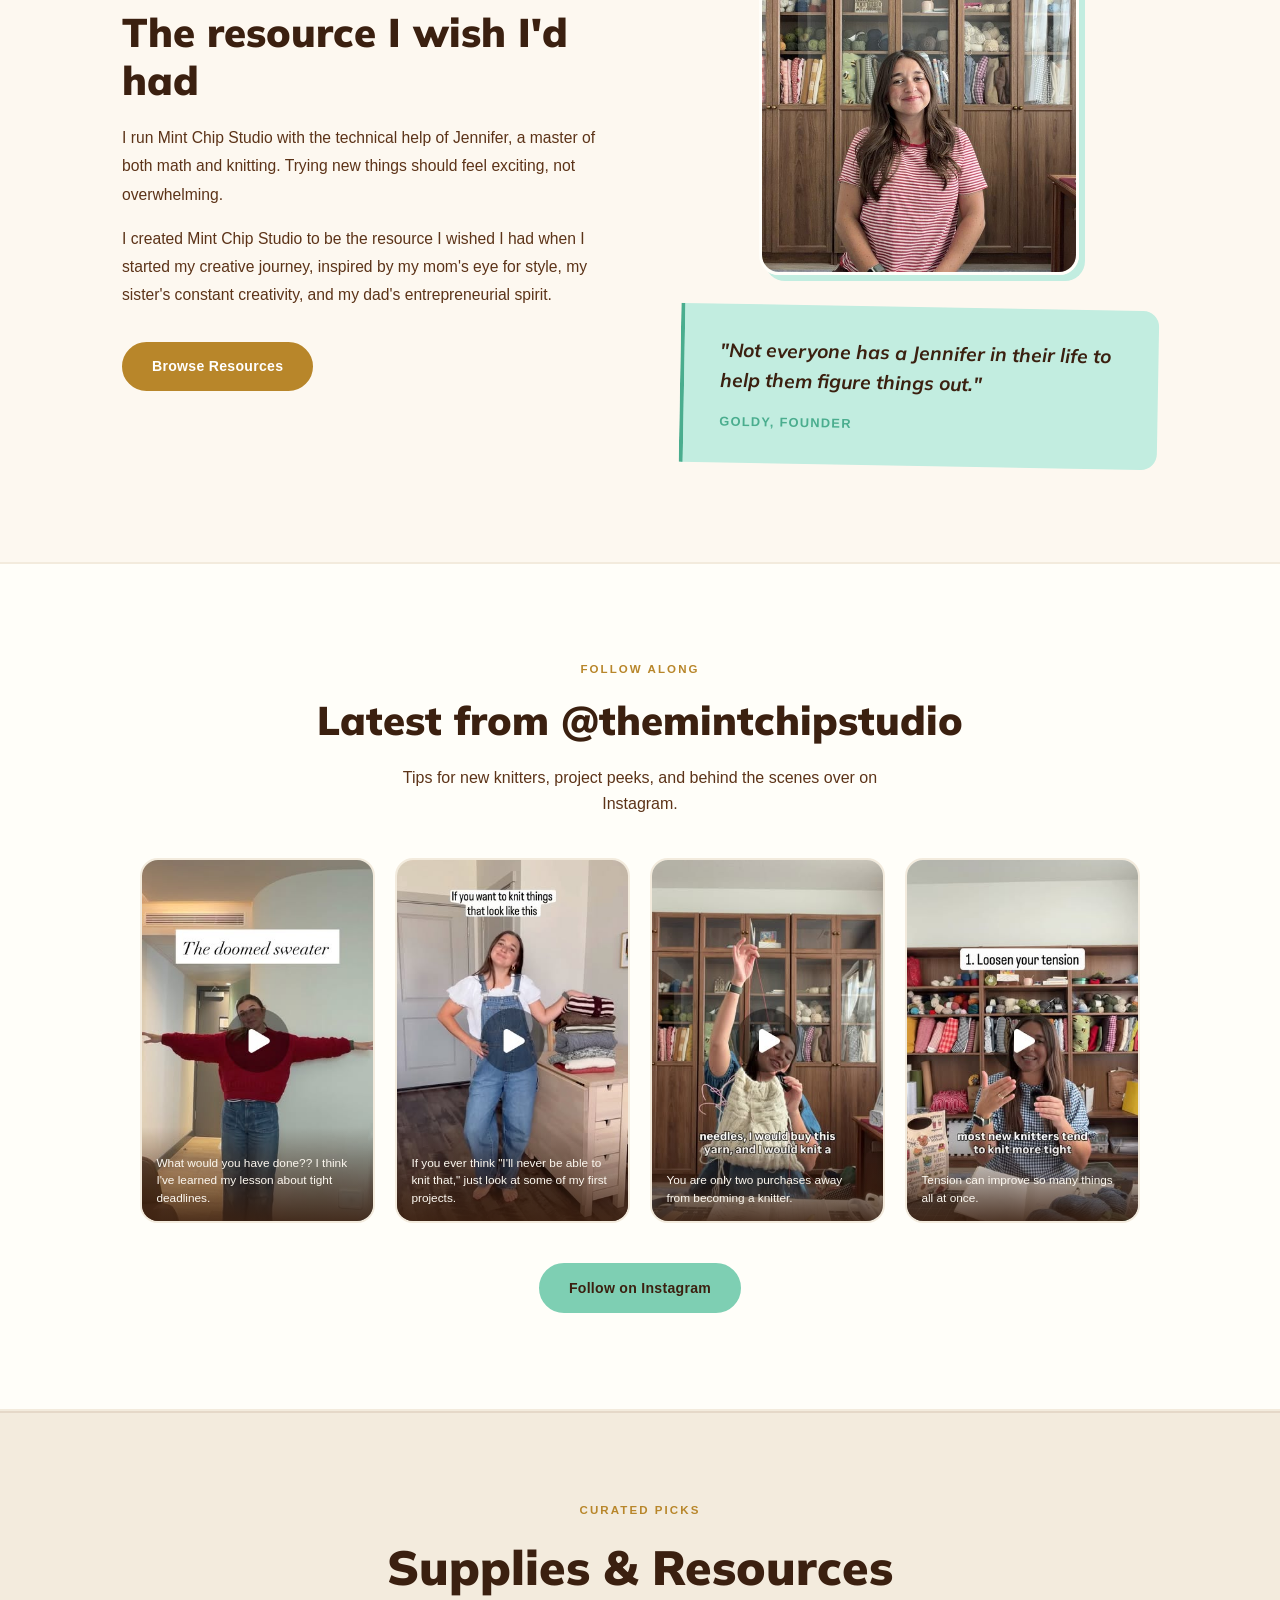
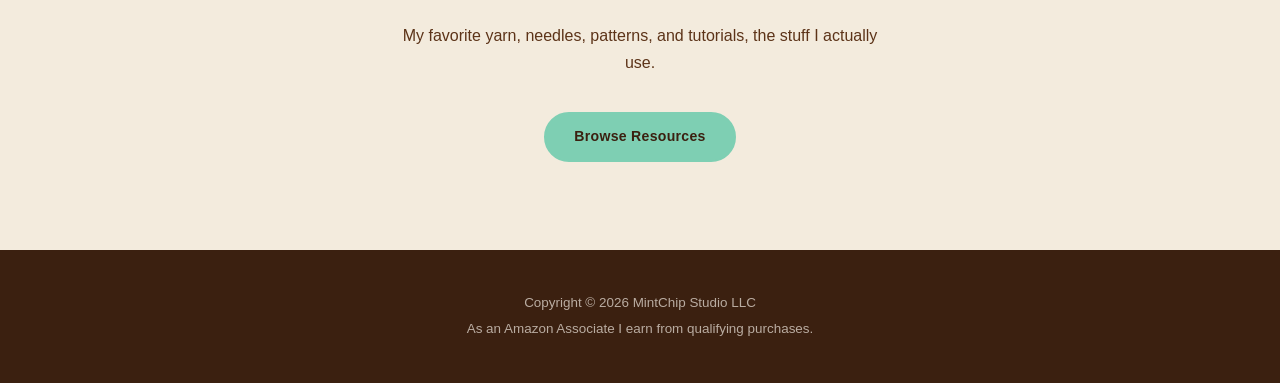
==== commit 1f8d10f6: "Add wordmark text next to nav corner icon" ====
--- a/index.html
+++ b/index.html
@@ -307,6 +307,7 @@
   <div class="nav-inner">
     <a href="/" class="nav-logo">
       <img src="/icons/logo_color.svg" alt="Mint Chip Studio" />
+      <span class="nav-logo-text">Mint Chip Studio</span>
     </a>
     <button class="nav-toggle" aria-label="Toggle menu" onclick="document.querySelector('.nav-links').classList.toggle('open')">
       <span></span><span></span><span></span>
--- a/style.css
+++ b/style.css
@@ -53,8 +53,15 @@
   gap: 2rem;
 }
 
-.nav-logo { text-decoration: none; display: flex; align-items: center; }
+.nav-logo { text-decoration: none; display: flex; align-items: center; gap: 0.6rem; }
 .nav-logo img { height: 48px; width: auto; display: block; }
+.nav-logo-text {
+  font-family: 'Mulish', sans-serif;
+  font-weight: 900;
+  font-size: 1.35rem;
+  color: var(--brown);
+  white-space: nowrap;
+}
 
 .nav-links {
   display: flex;
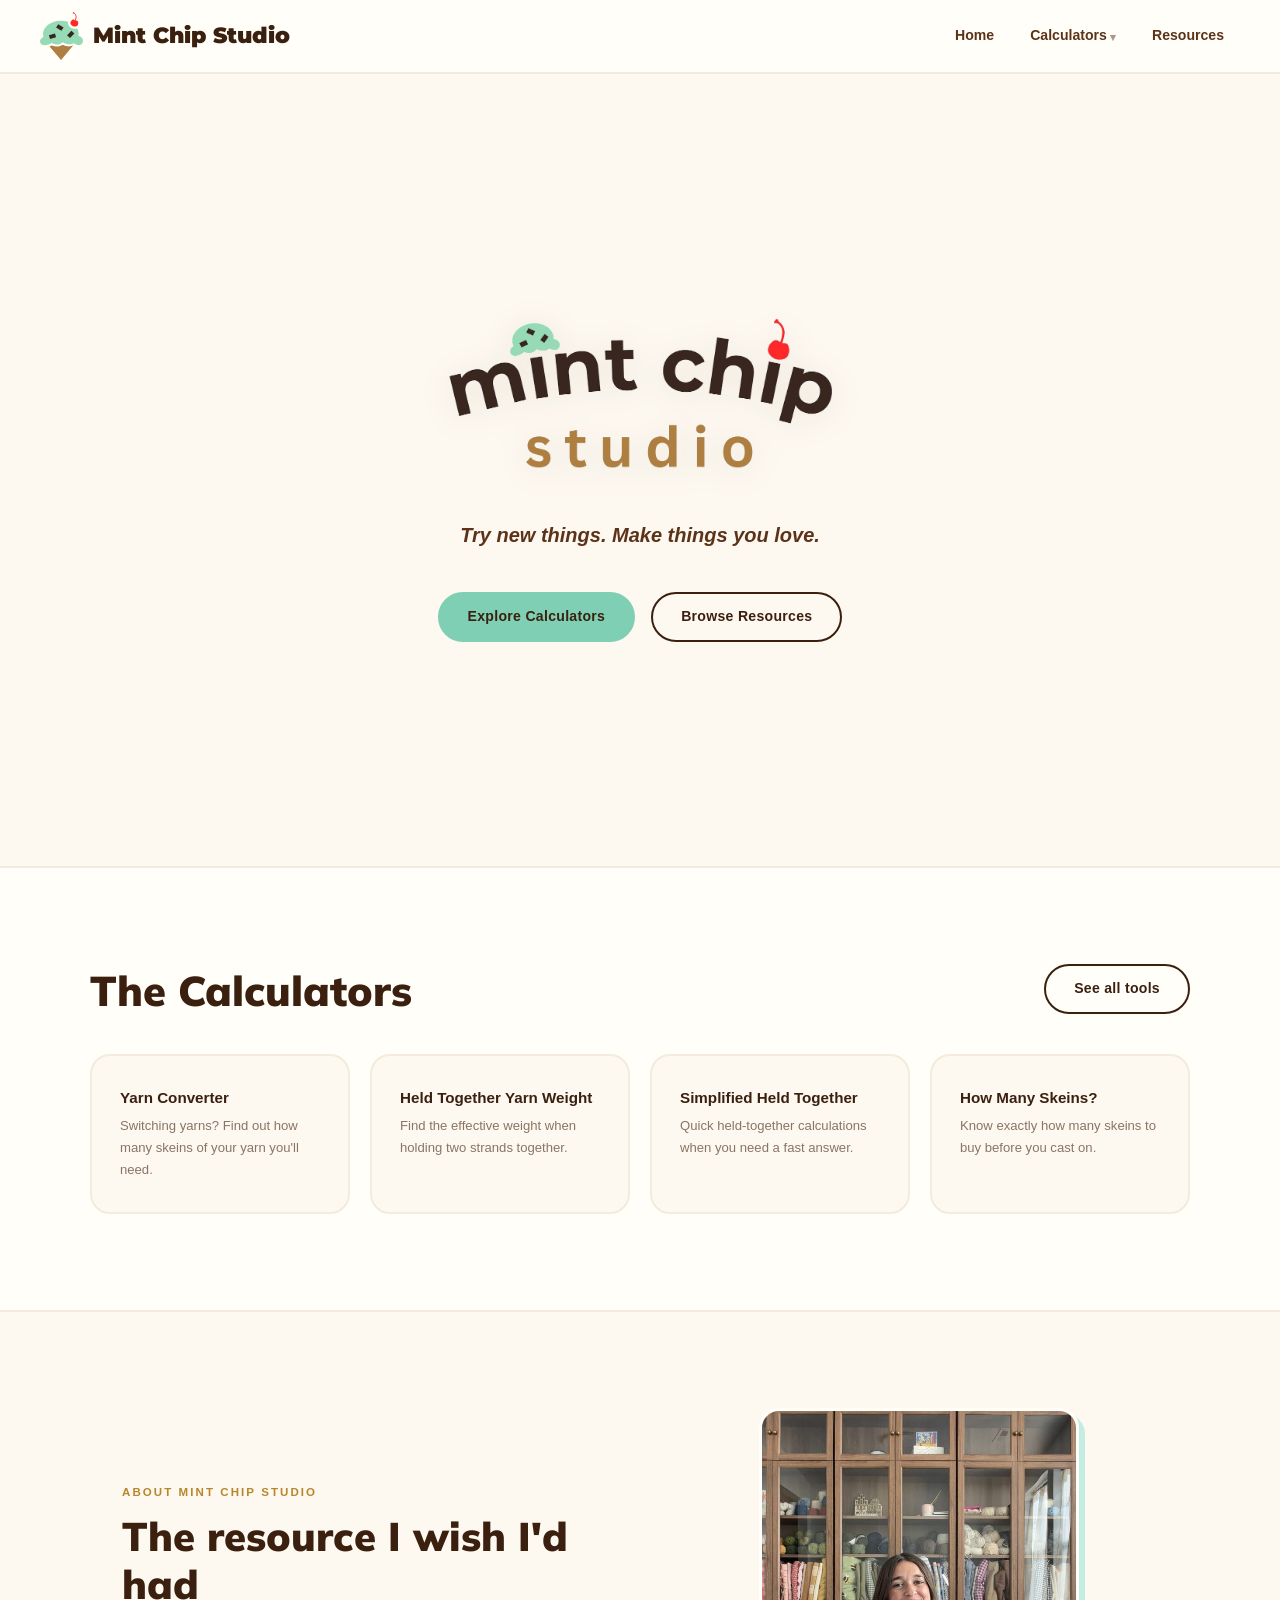
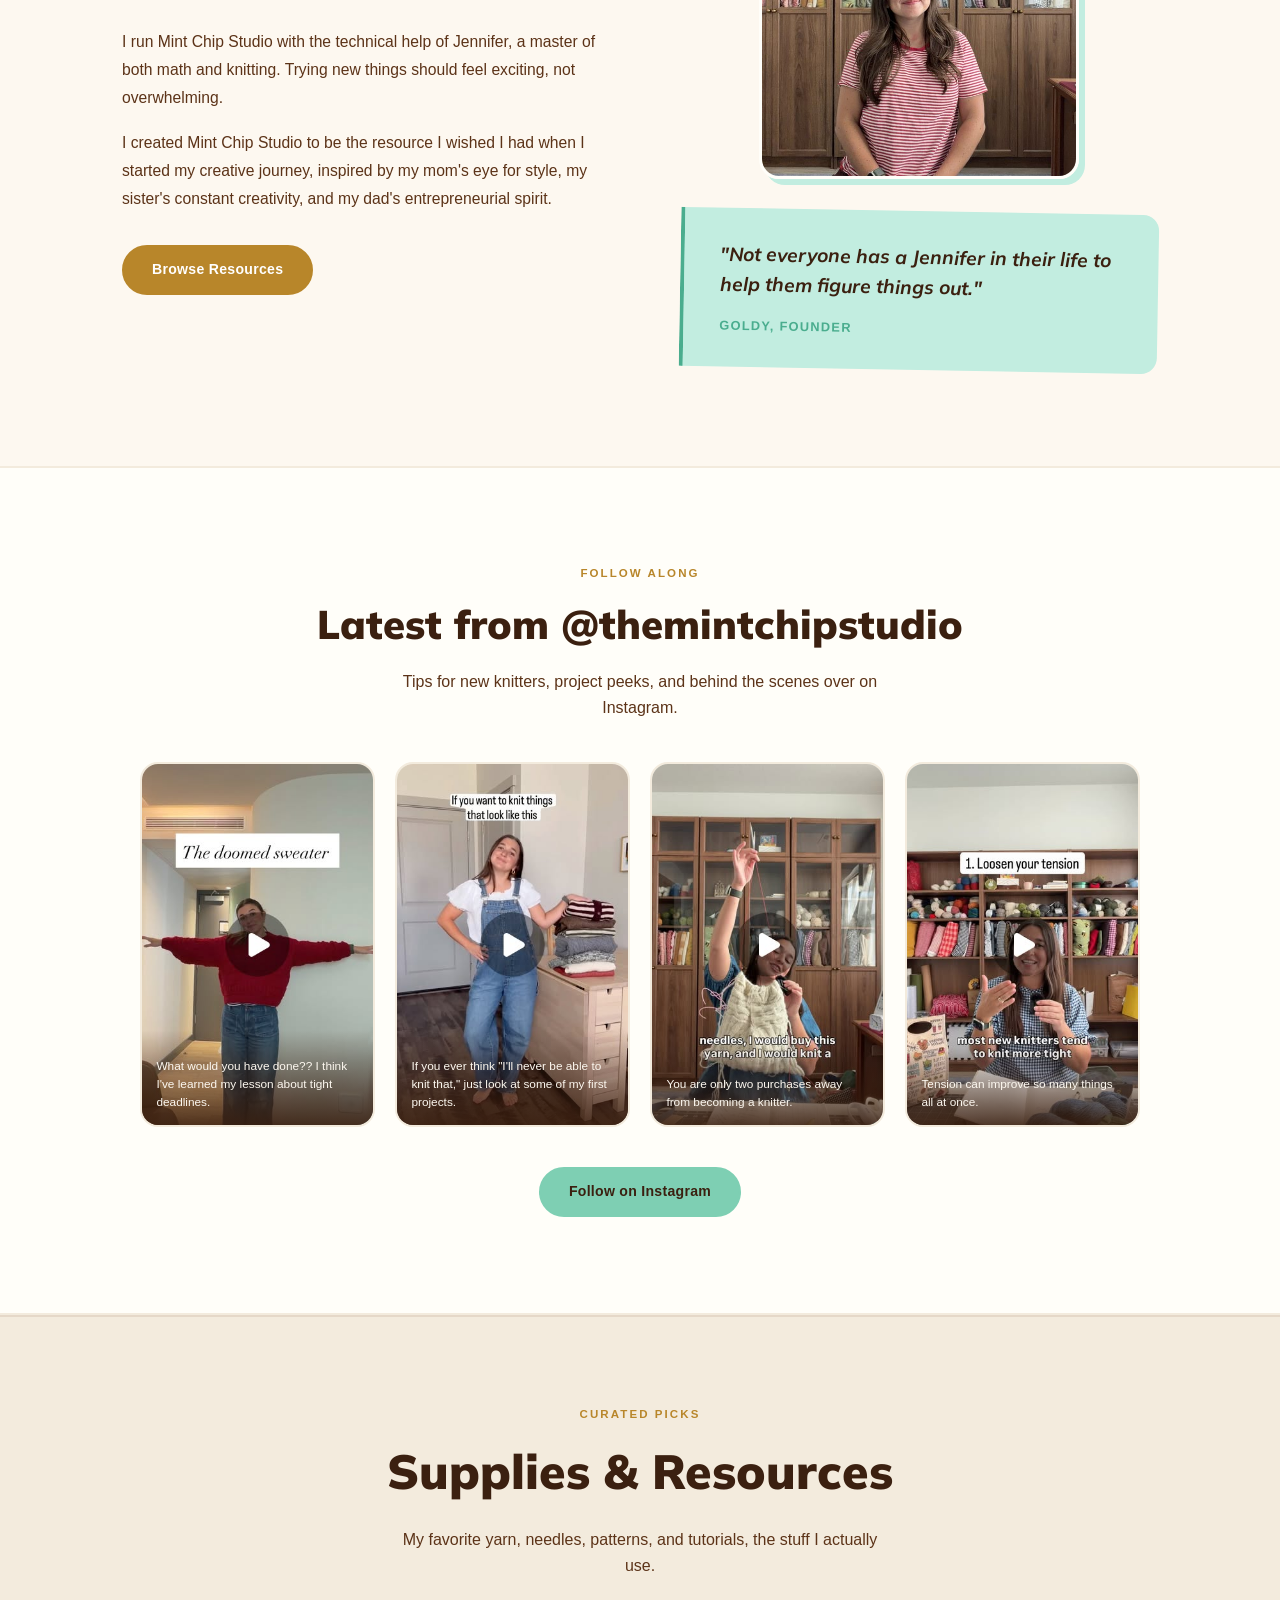
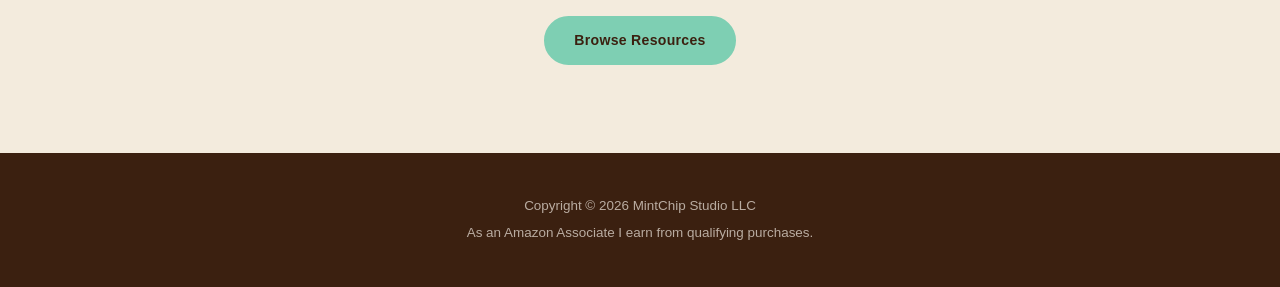
==== commit 59635685: "Remove numbers and arrows from homepage calculator cards" ====
--- a/index.html
+++ b/index.html
@@ -103,14 +103,6 @@
       border-color: var(--mint);
     }
 
-    .tool-num {
-      font-size: 2.2rem;
-      font-weight: 900;
-      color: var(--mint);
-      line-height: 1;
-      margin-bottom: 0.25rem;
-    }
-
     .tool-card h3 {
       font-size: 0.95rem;
       font-weight: 800;
@@ -124,16 +116,6 @@
       line-height: 1.65;
       flex: 1;
     }
-
-    .tool-arrow {
-      font-size: 1.1rem;
-      color: var(--gold);
-      margin-top: 0.75rem;
-      font-weight: 900;
-      display: inline-block;
-      transition: transform 0.2s;
-    }
-    .tool-card:hover .tool-arrow { transform: translate(3px, -3px); }
 
     /* ── ABOUT ── */
     .about-section {
@@ -351,28 +333,20 @@
       </div>
       <div class="tools-grid">
         <a href="/calculators/yarn-converter.html" class="tool-card">
-          <div class="tool-num">01</div>
           <h3>Yarn Converter</h3>
           <p>Switching yarns? Find out how many skeins of your yarn you'll need.</p>
-          <span class="tool-arrow">↗</span>
         </a>
         <a href="/calculators/held-together-yarn-weight.html" class="tool-card">
-          <div class="tool-num">02</div>
           <h3>Held Together Yarn Weight</h3>
           <p>Find the effective weight when holding two strands together.</p>
-          <span class="tool-arrow">↗</span>
         </a>
         <a href="/calculators/simplified-held-together.html" class="tool-card">
-          <div class="tool-num">03</div>
           <h3>Simplified Held Together</h3>
           <p>Quick held-together calculations when you need a fast answer.</p>
-          <span class="tool-arrow">↗</span>
         </a>
         <a href="/calculators/how-many-skeins.html" class="tool-card">
-          <div class="tool-num">04</div>
           <h3>How Many Skeins?</h3>
           <p>Know exactly how many skeins to buy before you cast on.</p>
-          <span class="tool-arrow">↗</span>
         </a>
       </div>
     </div>
--- a/style.css
+++ b/style.css
@@ -1,4 +1,4 @@
-@import url('https://fonts.googleapis.com/css2?family=Mulish:ital,wght@0,400;0,600;0,700;0,800;0,900;1,700&display=swap');
+@import url('https://fonts.googleapis.com/css2?family=Mulish:ital,wght@0,400;0,600;0,700;0,800;0,900;1,700&family=Montserrat:wght@800;900&display=swap');
 
 /* ── BRAND TOKENS from logo ── */
 :root {
@@ -56,7 +56,7 @@
 .nav-logo { text-decoration: none; display: flex; align-items: center; gap: 0.6rem; }
 .nav-logo img { height: 48px; width: auto; display: block; }
 .nav-logo-text {
-  font-family: 'Mulish', sans-serif;
+  font-family: 'Montserrat', sans-serif;
   font-weight: 900;
   font-size: 1.35rem;
   color: var(--brown);
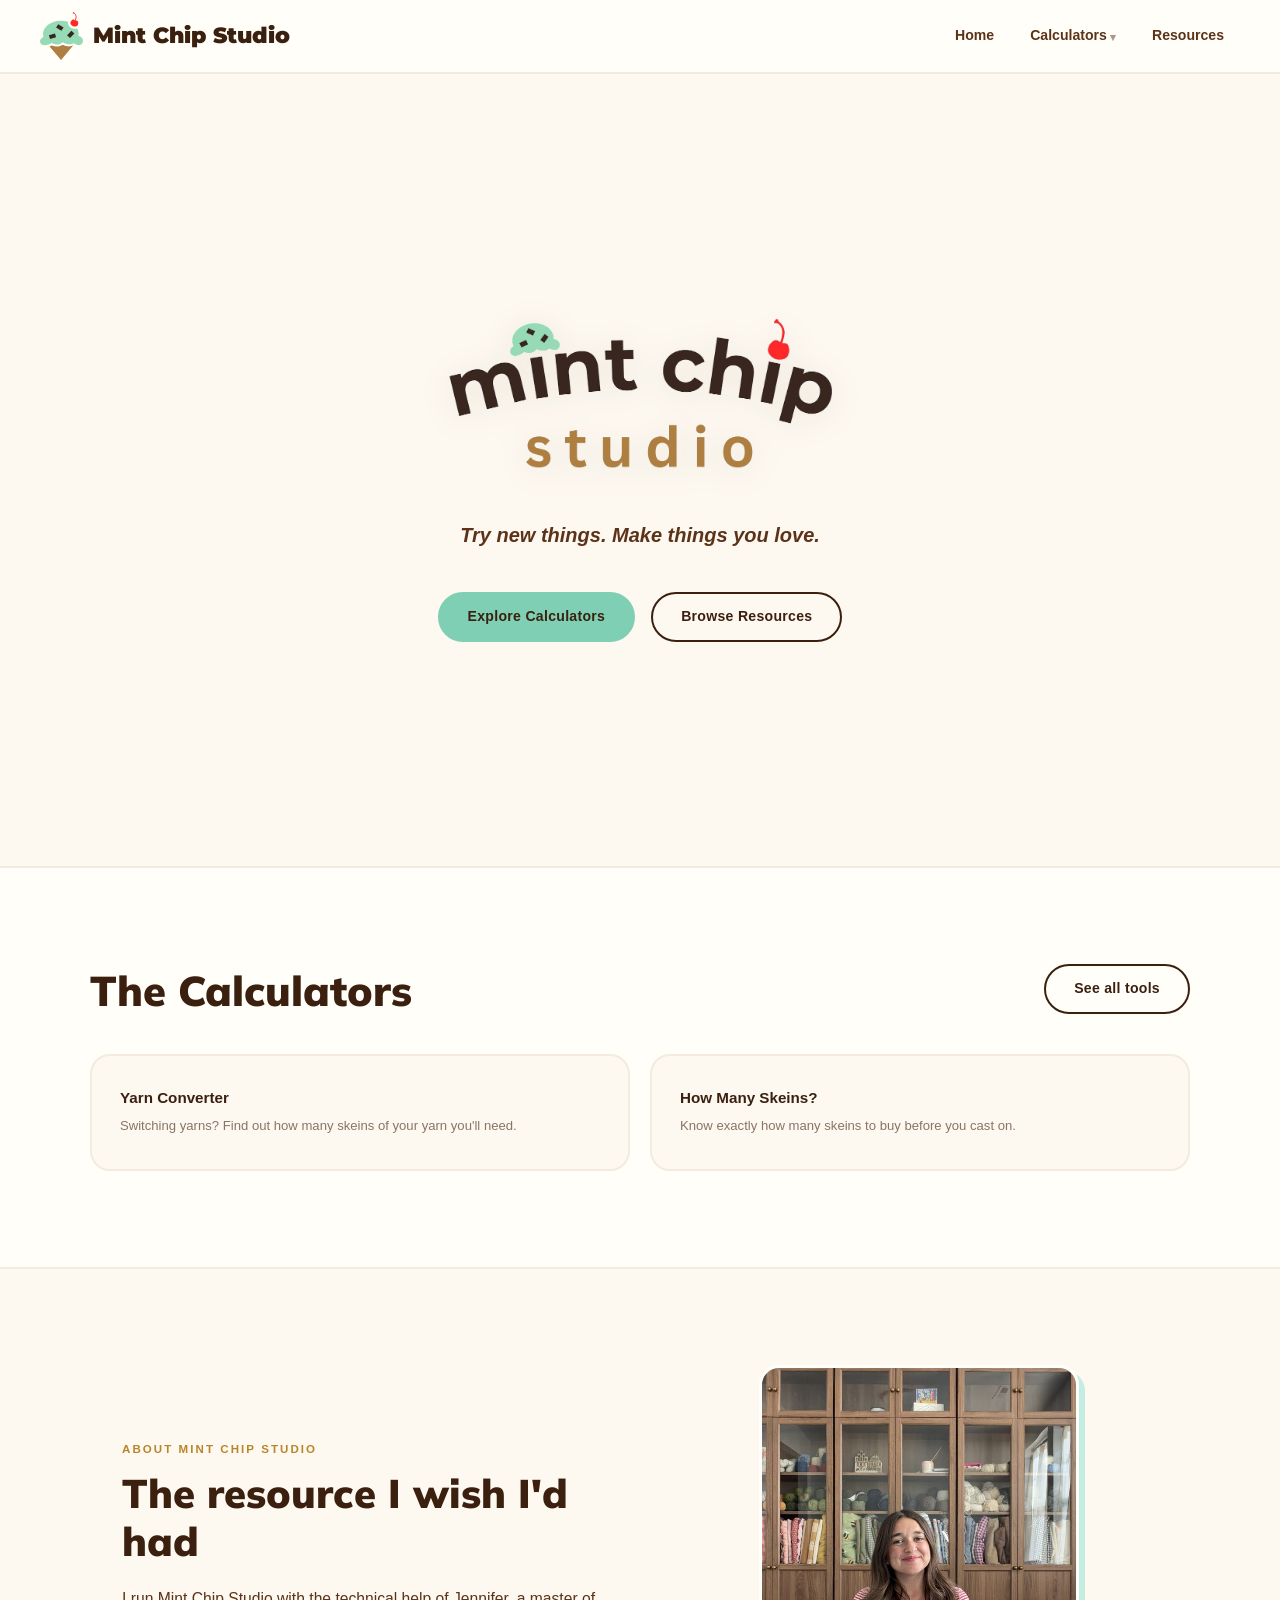
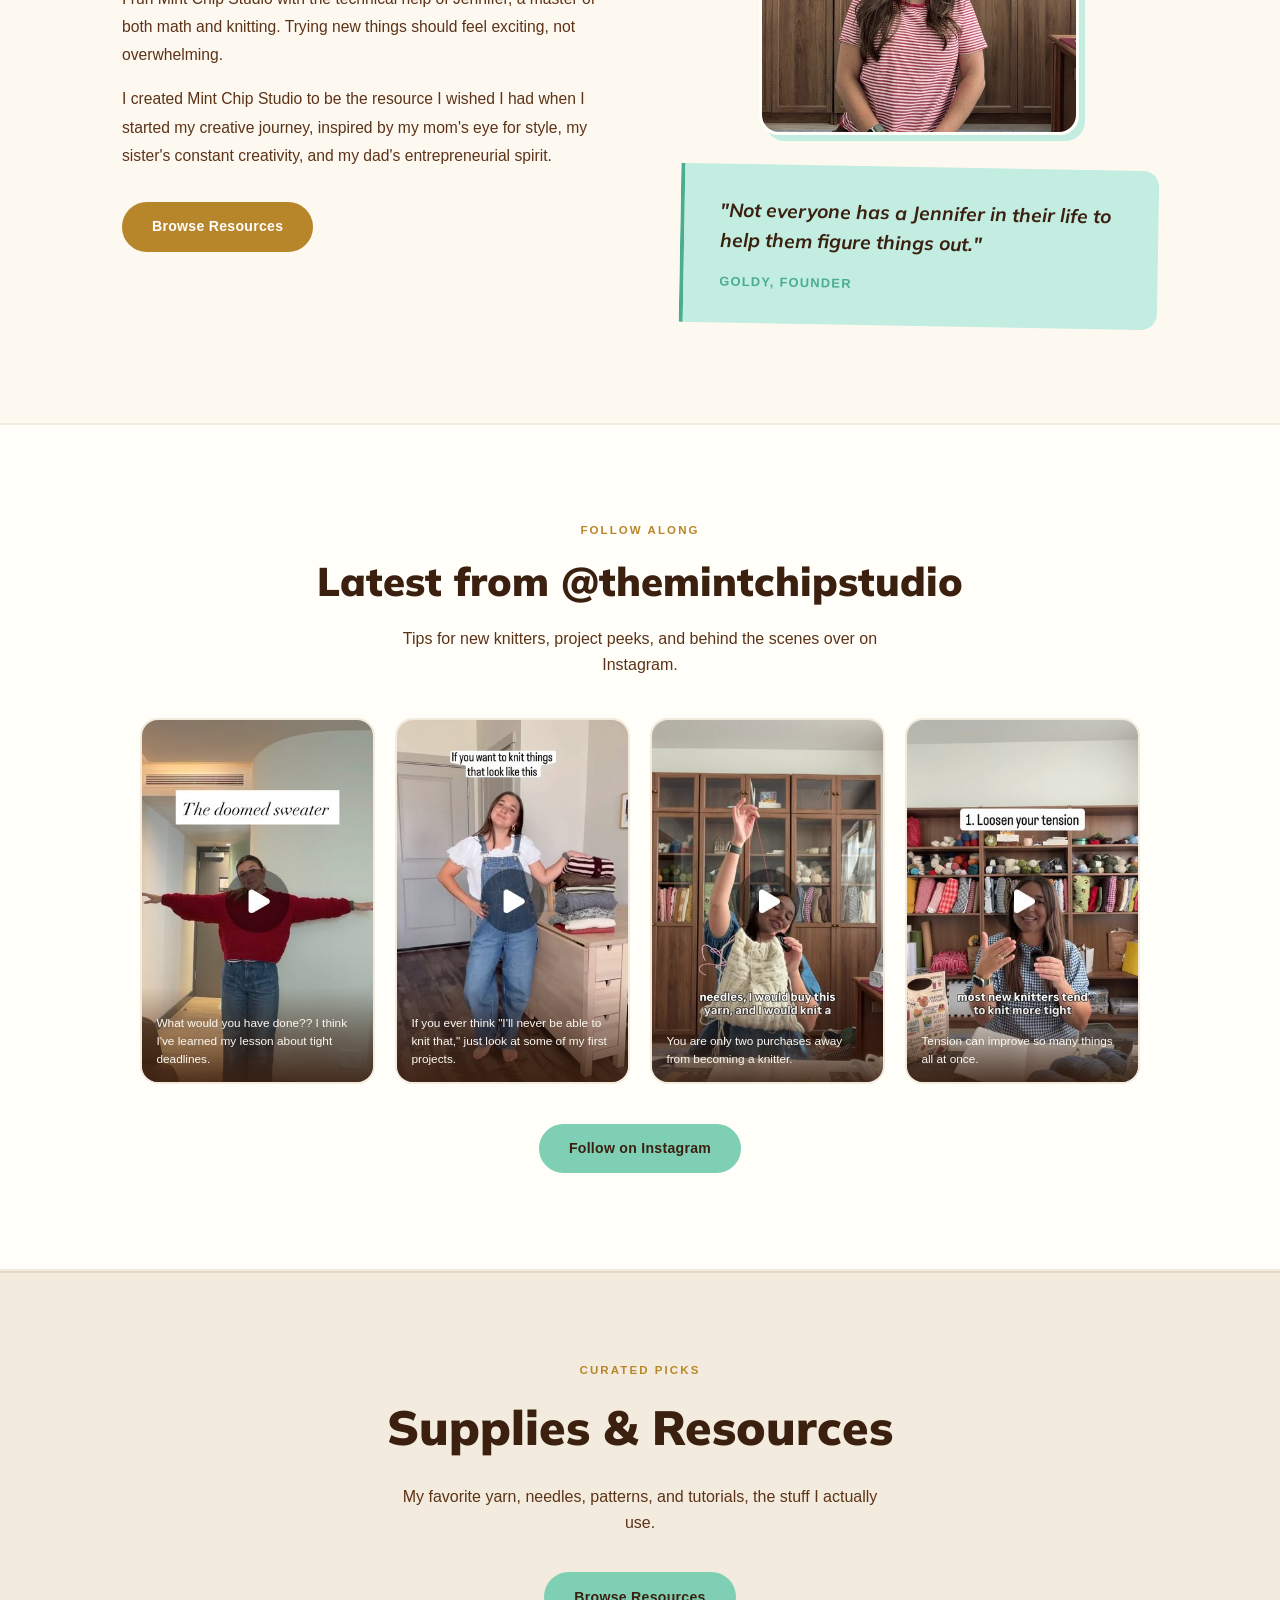
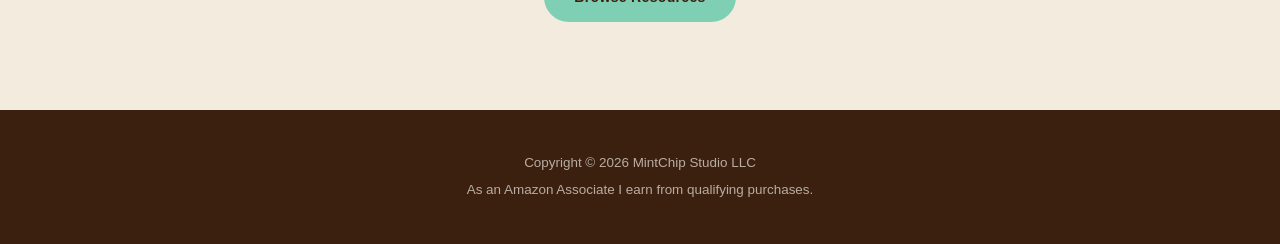
==== commit d8164b49: "Remove Held Together calculators from live site (archived on archive/held-together-calculators branc" ====
--- a/index.html
+++ b/index.html
@@ -80,7 +80,7 @@
 
     .tools-grid {
       display: grid;
-      grid-template-columns: repeat(4, 1fr);
+      grid-template-columns: repeat(2, 1fr);
       gap: 1.25rem;
     }
 
@@ -271,12 +271,8 @@
     }
 
     /* ── RESPONSIVE ── */
-    @media (max-width: 900px) {
-      .tools-grid { grid-template-columns: repeat(2, 1fr); }
-    }
     @media (max-width: 700px) {
       .about-section { grid-template-columns: 1fr; gap: 3rem; }
-      .tools-grid { grid-template-columns: 1fr 1fr; }
     }
     @media (max-width: 480px) {
       .tools-grid { grid-template-columns: 1fr; }
@@ -300,9 +296,7 @@
         <a href="/calculators/">Calculators</a>
         <ul class="dropdown-menu">
           <li><a href="/calculators/yarn-converter.html">Yarn Converter</a></li>
-          <li><a href="/calculators/simplified-held-together.html">Simplified Held Together</a></li>
           <li><a href="/calculators/how-many-skeins.html">How Many Skeins Do I Need</a></li>
-          <li><a href="/calculators/held-together-yarn-weight.html">Held Together Yarn Weight</a></li>
         </ul>
       </li>
       <li><a href="/resources.html">Resources</a></li>
@@ -335,14 +329,6 @@
         <a href="/calculators/yarn-converter.html" class="tool-card">
           <h3>Yarn Converter</h3>
           <p>Switching yarns? Find out how many skeins of your yarn you'll need.</p>
-        </a>
-        <a href="/calculators/held-together-yarn-weight.html" class="tool-card">
-          <h3>Held Together Yarn Weight</h3>
-          <p>Find the effective weight when holding two strands together.</p>
-        </a>
-        <a href="/calculators/simplified-held-together.html" class="tool-card">
-          <h3>Simplified Held Together</h3>
-          <p>Quick held-together calculations when you need a fast answer.</p>
         </a>
         <a href="/calculators/how-many-skeins.html" class="tool-card">
           <h3>How Many Skeins?</h3>
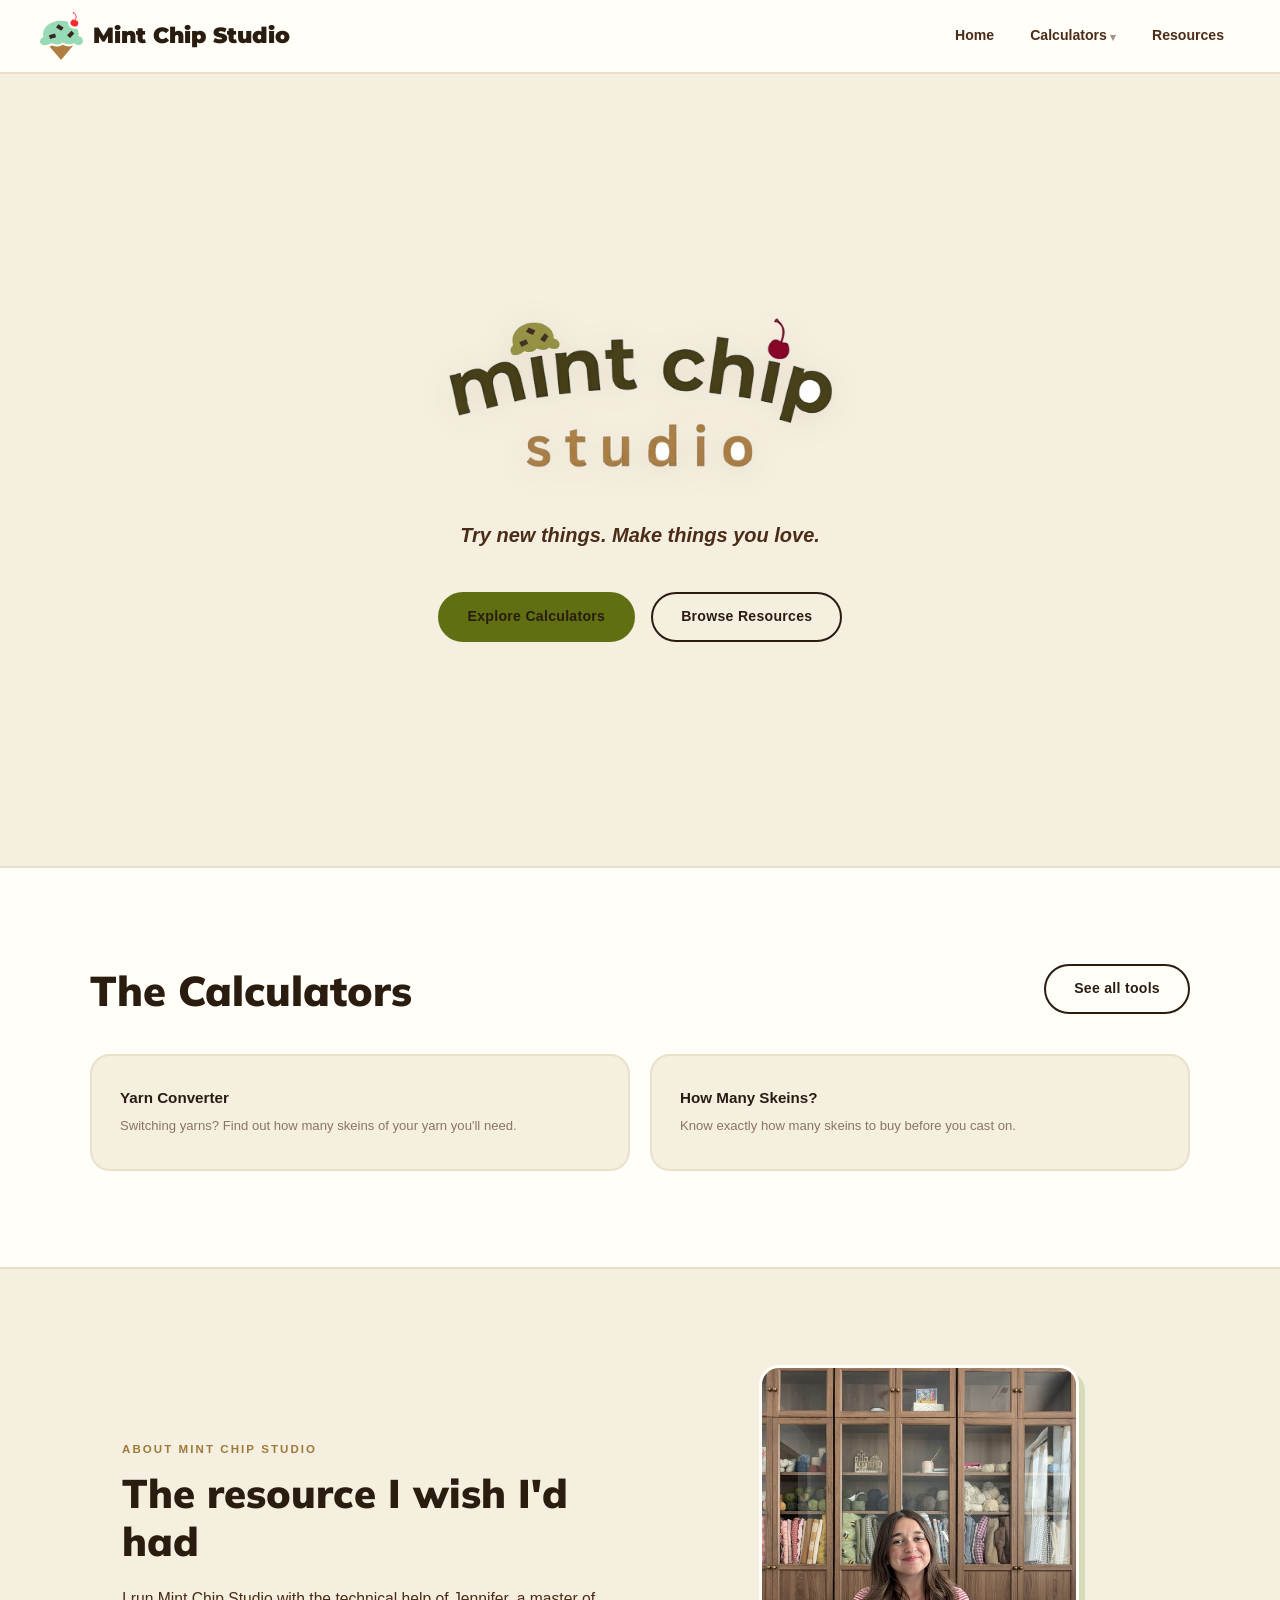
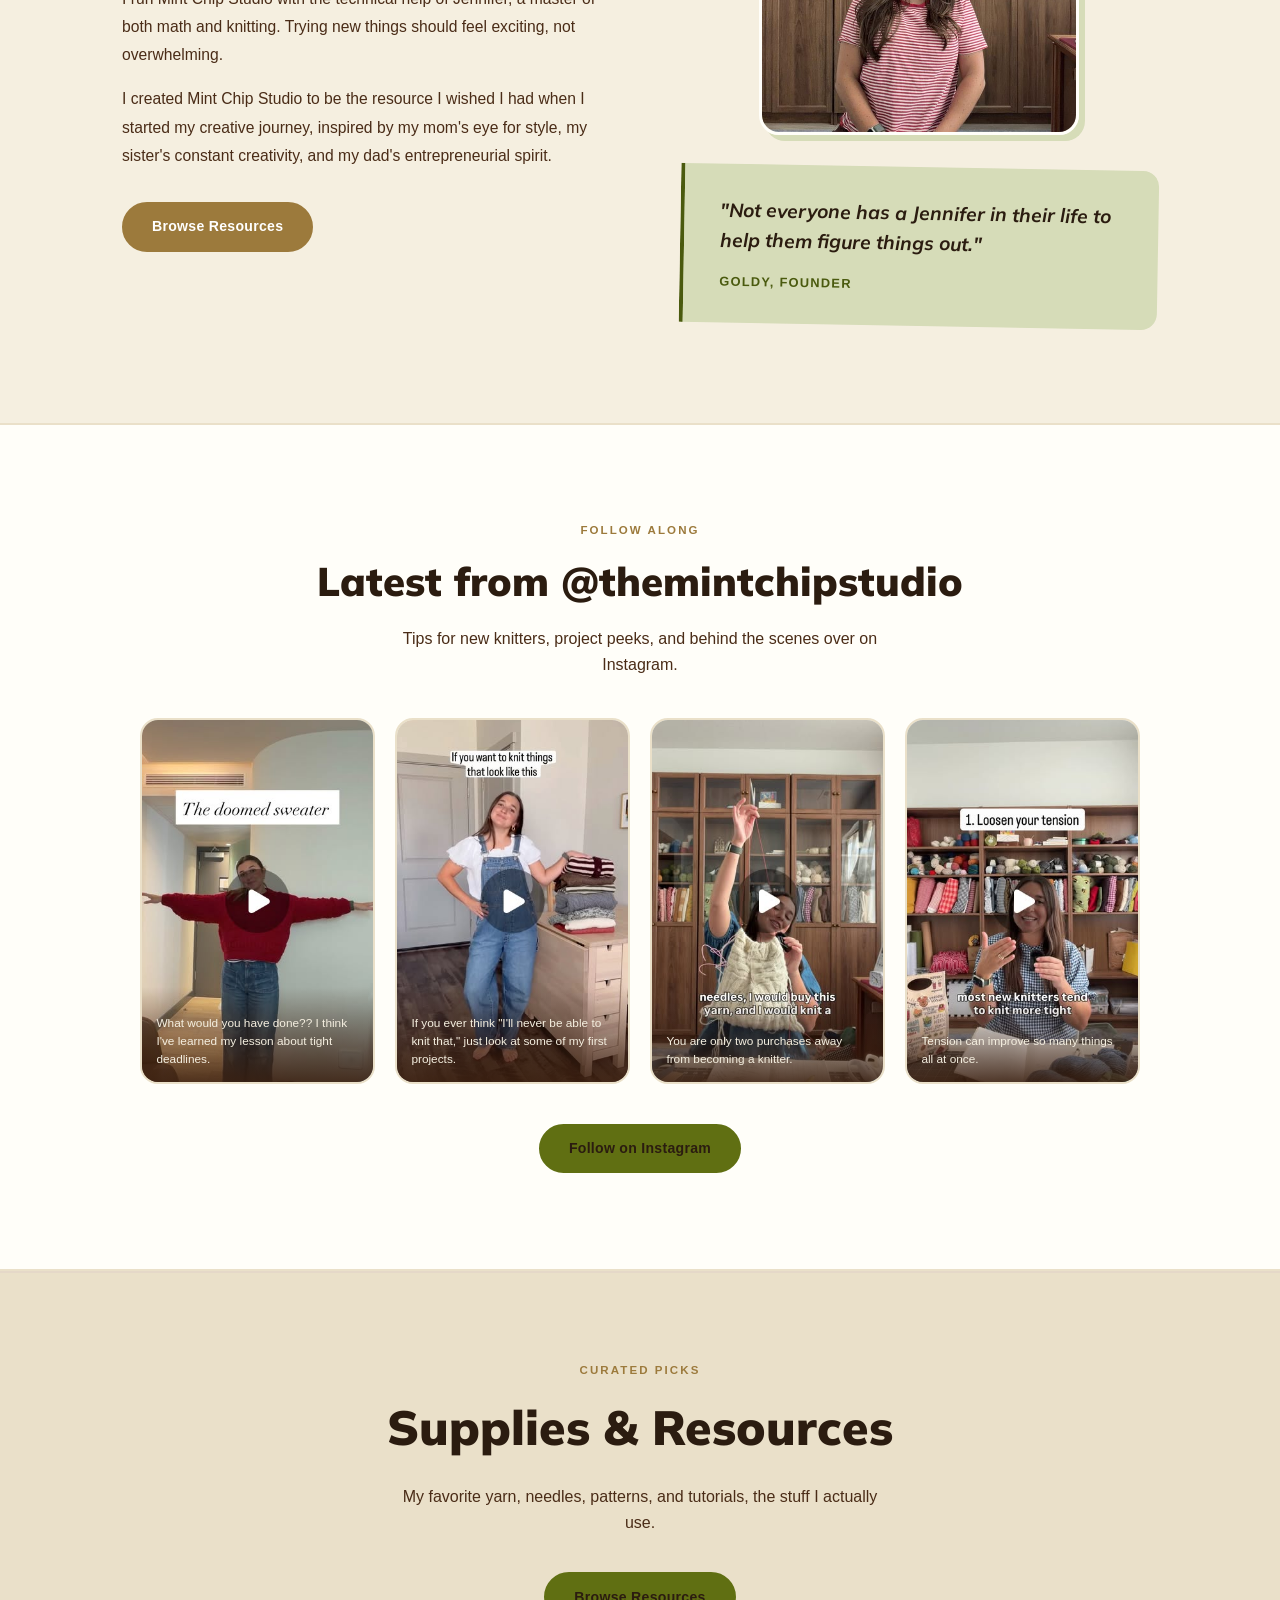
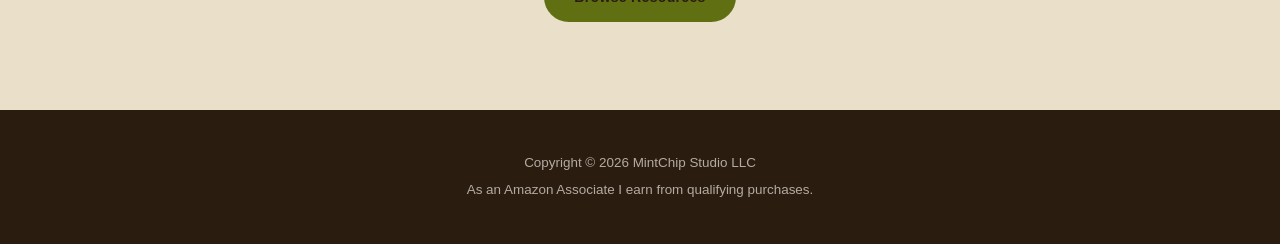
==== commit 50dd4a29: "Preview: jewel-tone rebrand (olive/burgundy) on homepage only Co-Authored-By: Claude Sonnet 5 <norep" ====
--- a/index.html
+++ b/index.html
@@ -9,6 +9,21 @@
   <meta name="description" content="Free knitting calculators and curated resources to help you try new things and make things you love." />
   <link rel="stylesheet" href="/style.css" />
   <style>
+    /* ── JEWEL-TONE PREVIEW OVERRIDE (homepage only) ── */
+    :root {
+      --brown:       #2b1c10;
+      --brown-mid:   #4a2c17;
+      --gold:        #9c7a3c;
+      --gold-light:  #cbb27e;
+      --mint:        #606f12;
+      --mint-dark:   #4a5a0e;
+      --mint-light:  #d6dcb8;
+      --cherry:      #4a1115;
+      --cream:       #f5efe0;
+      --cream-dark:  #eae0c9;
+      --warm-white:  #fffef9;
+      --gray:        #8a7565;
+    }
 
     /* ── HERO ── */
     .hero {
@@ -309,7 +324,7 @@
   <!-- HERO -->
   <section class="hero">
     <div class="hero-center">
-      <img src="/logo-full-t.png" alt="Mint Chip Studio" class="hero-logo" />
+      <img src="/logo-full-t-olive.png" alt="Mint Chip Studio" class="hero-logo" />
       <p class="hero-tagline">Try new things. Make things you love.</p>
       <div class="hero-buttons">
         <a href="/calculators/" class="btn btn-mint">Explore Calculators</a>
